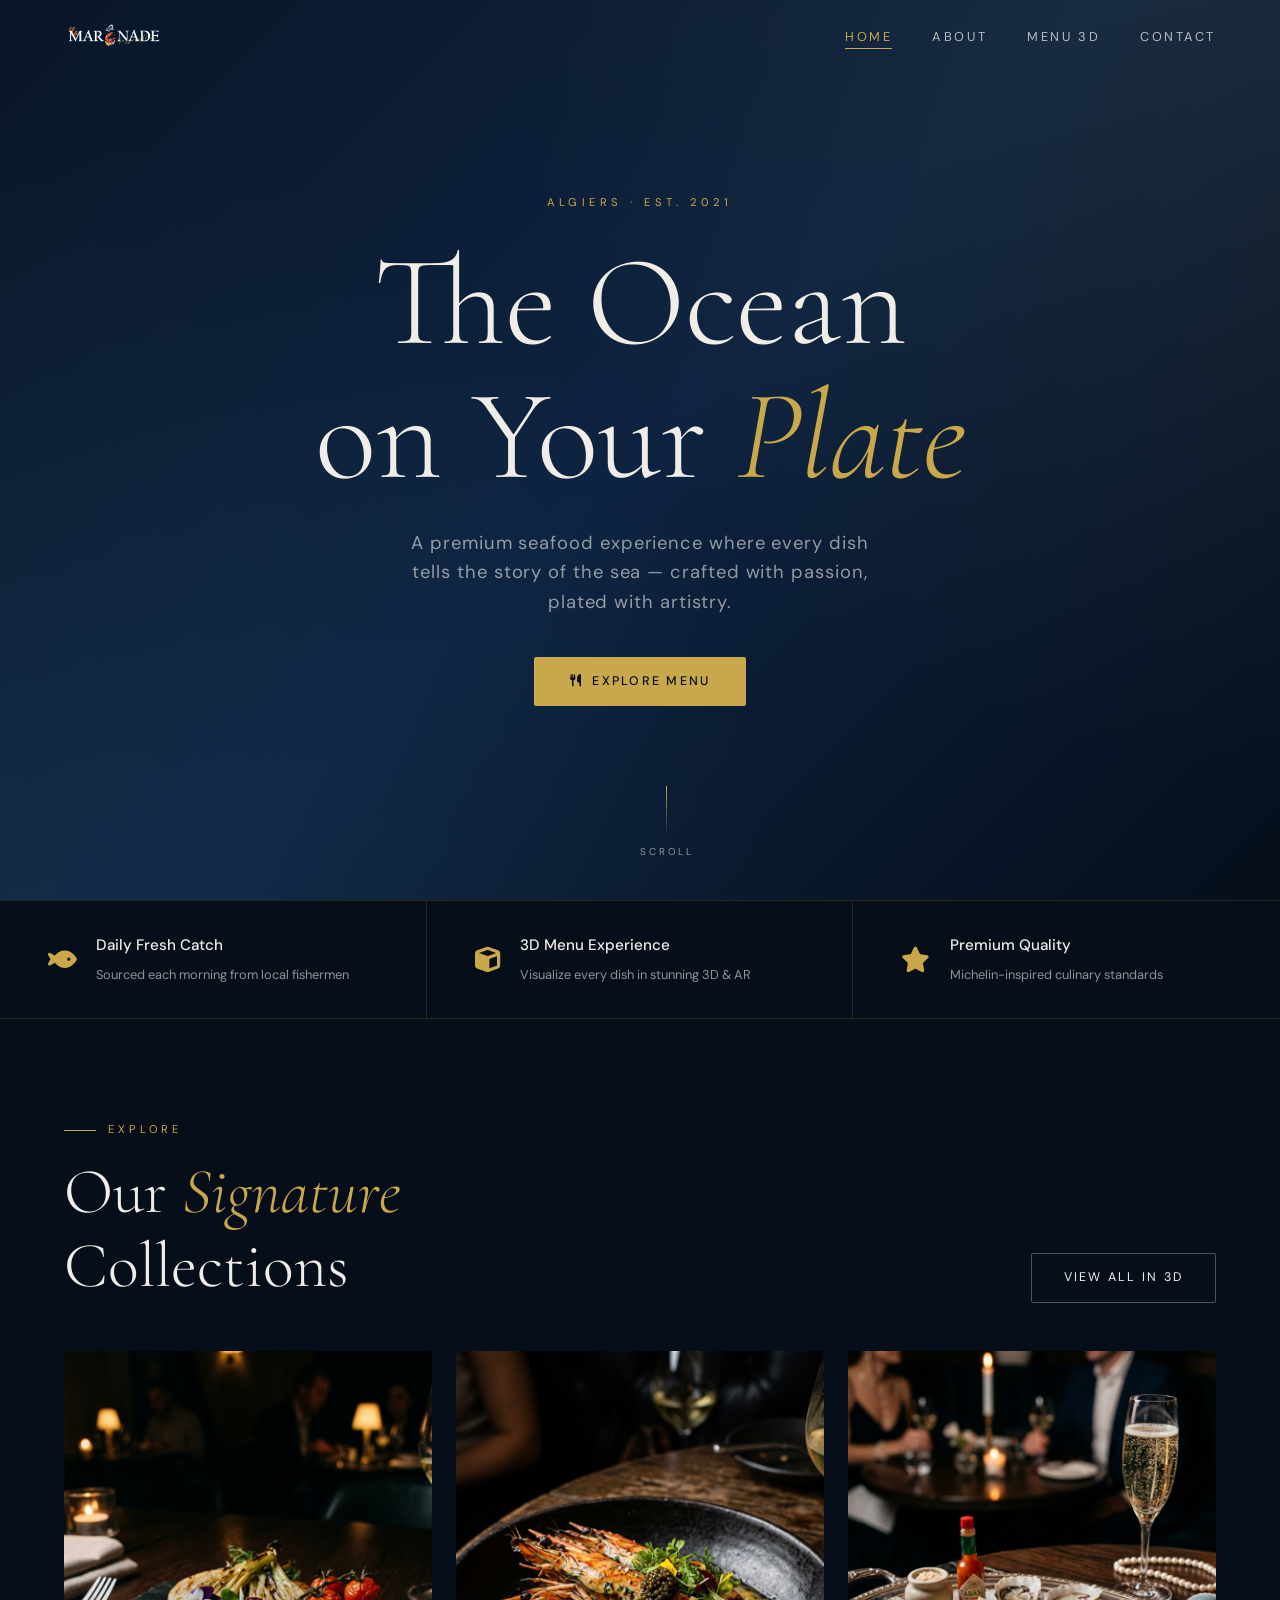
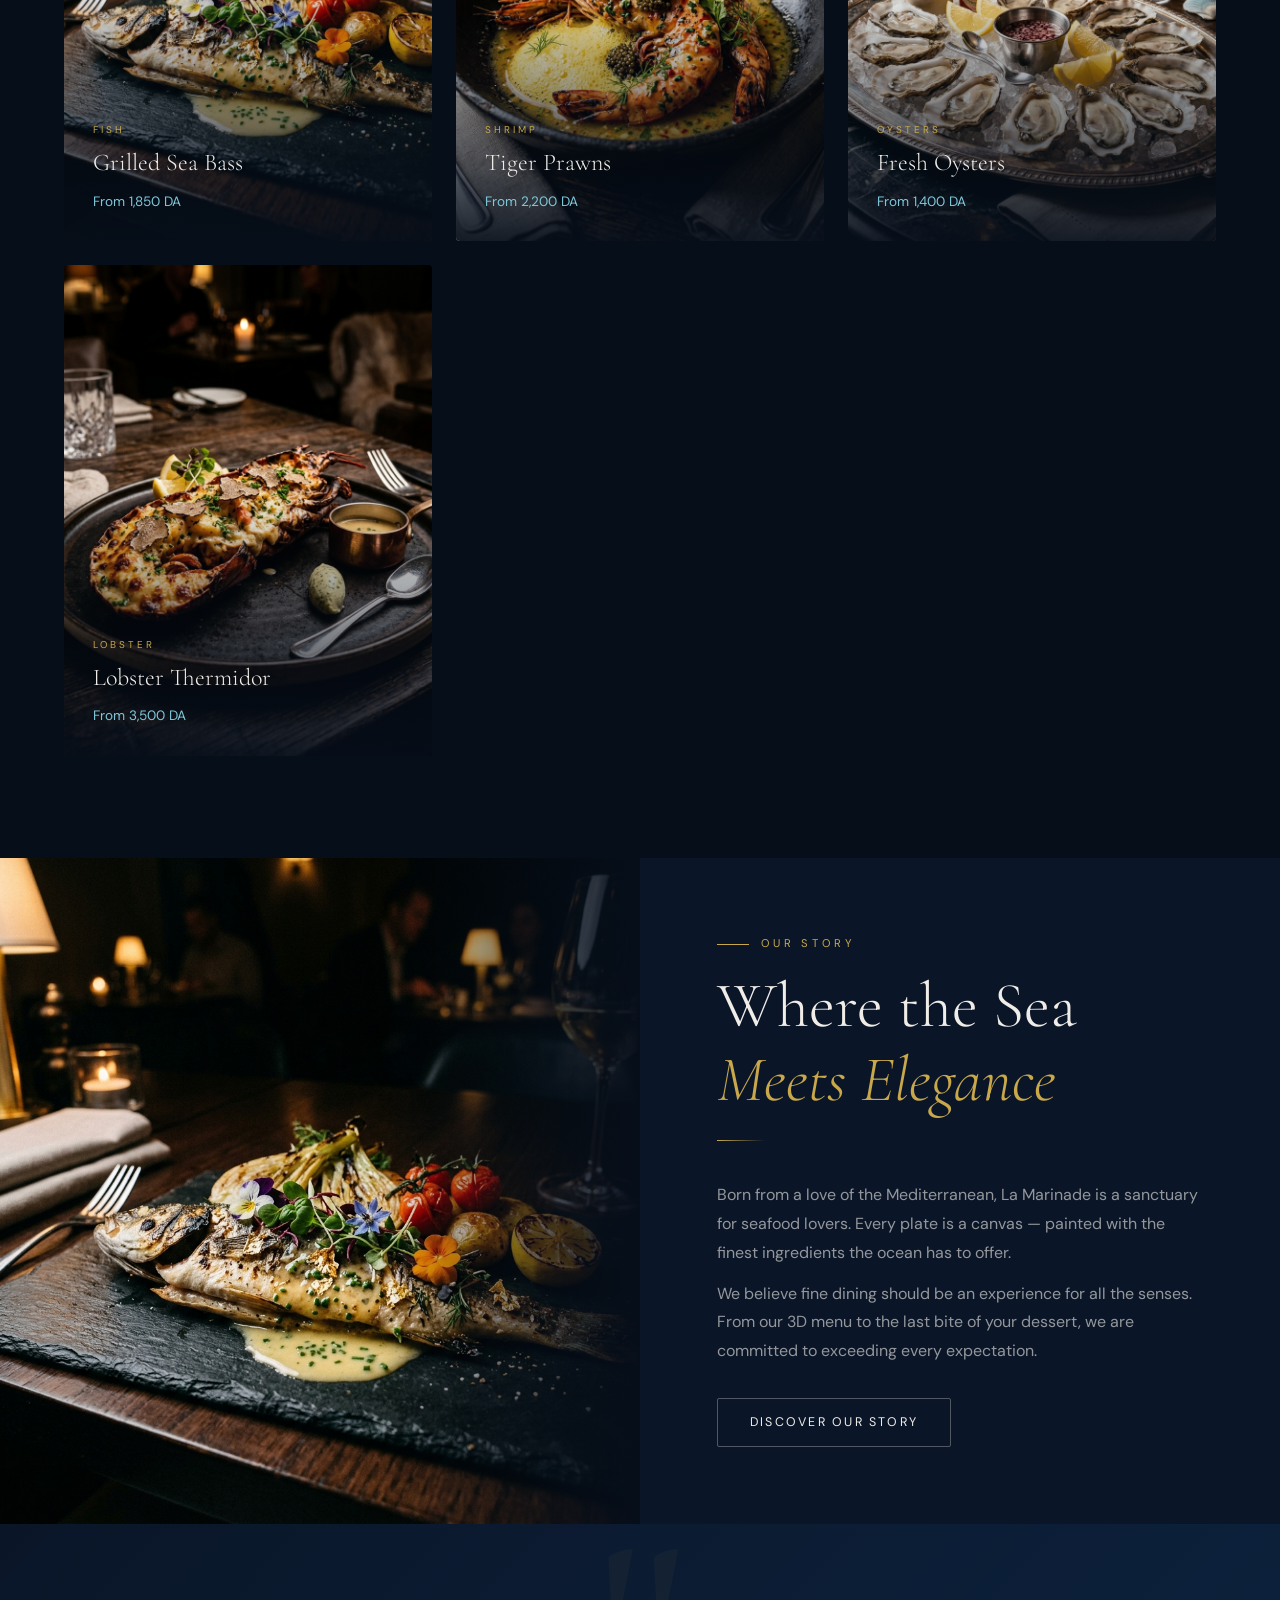
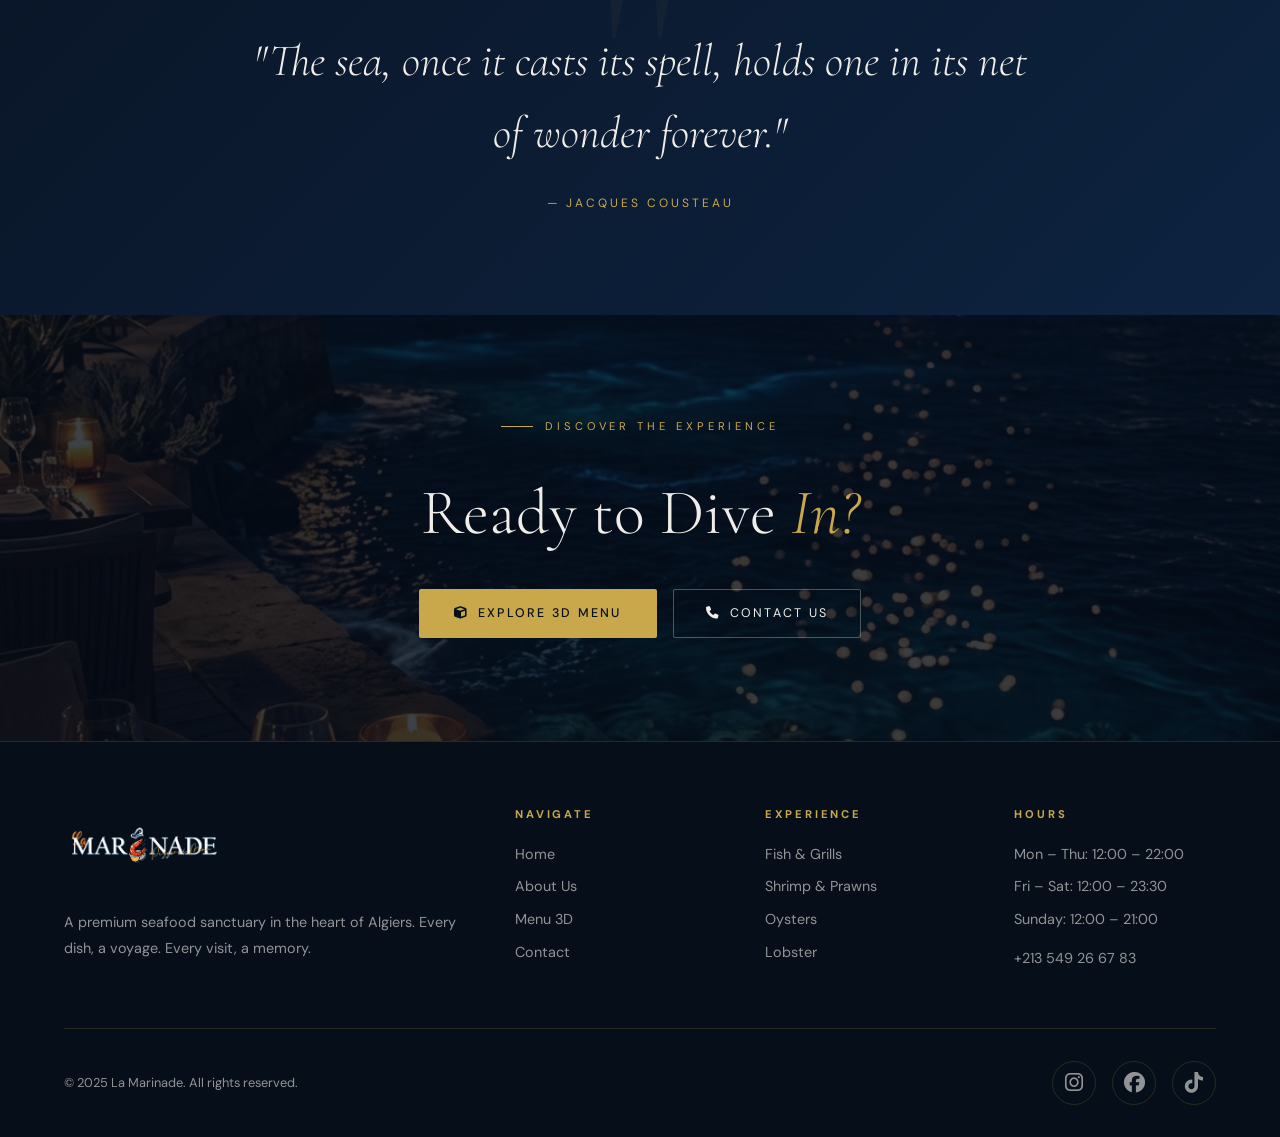
==== index.html @ 8887e617 "dd" ====
<!doctype html>
<html lang="en">
<head>
  <meta charset="UTF-8"/>
  <meta name="viewport" content="width=device-width, initial-scale=1.0"/>
  <title>La Marinade — Luxury Seafood Restaurant</title>
  <meta name="description" content="La Marinade is a premium seafood restaurant offering an immersive fine dining experience inspired by the depths of the ocean."/>
  <link rel="preconnect" href="https://fonts.googleapis.com"/>
  <link rel="preconnect" href="https://fonts.gstatic.com" crossorigin/>
  <link href="https://fonts.googleapis.com/css2?family=Cormorant+Garamond:ital,wght@0,300;0,400;0,600;1,300;1,400&family=DM+Sans:wght@300;400;500&display=swap" rel="stylesheet"/>
  <link rel="stylesheet" href="https://cdnjs.cloudflare.com/ajax/libs/font-awesome/6.4.0/css/all.min.css"/>
  <link rel="stylesheet" href="assets/css/marinade.css"/>
  <style>
    /* ===== HERO ===== */
    .hero {
      position: relative;
      height: 100vh;
      min-height: 600px;
      display: flex;
      align-items: center;
      justify-content: center;
      overflow: hidden;
    }
    .hero-bg {
      position: absolute;
      inset: 0;
      background: linear-gradient(135deg, var(--ocean-dark) 0%, var(--ocean-mid) 50%, var(--ocean-deep) 100%);
    }
    .hero-bg::after {
      content: '';
      position: absolute;
      inset: 0;
      background: radial-gradient(circle at top right, rgba(201, 168, 76, 0.08) 0%, transparent 50%),
                  radial-gradient(circle at bottom left, rgba(74, 144, 165, 0.1) 0%, transparent 50%);
    }
    .hero-content {
      position: relative;
      z-index: 2;
      text-align: center;
      padding: 0 1.5rem;
      max-width: 900px;
    }
    .hero-eyebrow {
      font-size: 0.7rem;
      letter-spacing: 0.4em;
      text-transform: uppercase;
      color: var(--gold);
      margin-bottom: 1.5rem;
      opacity: 0;
      transform: translateY(20px);
      animation: heroIn 0.9s 0.3s var(--ease) forwards;
    }
    .hero-title {
      font-family: var(--font-serif);
      font-size: clamp(3.5rem, 10vw, 8rem);
      font-weight: 300;
      line-height: 1.05;
      color: var(--off-white);
      opacity: 0;
      transform: translateY(30px);
      animation: heroIn 1s 0.5s var(--ease) forwards;
    }
    .hero-title em {
      font-style: italic;
      color: var(--gold);
    }
    .hero-sub {
      font-size: clamp(0.95rem, 2vw, 1.15rem);
      color: var(--text-muted);
      letter-spacing: 0.05em;
      margin: 1.5rem auto 2.5rem;
      max-width: 480px;
      opacity: 0;
      transform: translateY(20px);
      animation: heroIn 0.9s 0.8s var(--ease) forwards;
    }
    .hero-actions {
      display: flex;
      gap: 1rem;
      justify-content: center;
      flex-wrap: wrap;
      opacity: 0;
      transform: translateY(20px);
      animation: heroIn 0.9s 1.1s var(--ease) forwards;
    }
    @keyframes heroIn {
      to { opacity: 1; transform: translateY(0); }
    }
    .hero-scroll {
      position: absolute;
      bottom: 2.5rem;
      left: 50%;
      transform: translateX(-50%);
      display: flex;
      flex-direction: column;
      align-items: center;
      gap: 0.5rem;
      z-index: 2;
      opacity: 0;
      animation: heroIn 0.9s 1.5s var(--ease) forwards;
    }
    .hero-scroll span {
      font-size: 0.62rem;
      letter-spacing: 0.3em;
      text-transform: uppercase;
      color: var(--text-muted);
    }
    .scroll-line {
      width: 1px;
      height: 50px;
      background: linear-gradient(to bottom, var(--gold), transparent);
      animation: scrollPulse 2s ease-in-out infinite;
    }
    @keyframes scrollPulse {
      0%,100% { transform: scaleY(1); opacity:1; }
      50% { transform: scaleY(0.6); opacity:0.4; }
    }

    /* ===== FEATURES BAR ===== */
    .features-bar {
      display: grid;
      grid-template-columns: repeat(3, 1fr);
      border-top: 1px solid var(--glass-border);
      border-bottom: 1px solid var(--glass-border);
    }
    .feature-item {
      display: flex;
      align-items: center;
      gap: 1.2rem;
      padding: 2rem clamp(1.5rem, 4vw, 3rem);
      border-right: 1px solid var(--glass-border);
      transition: background var(--dur);
    }
    .feature-item:last-child { border-right: none; }
    .feature-item:hover { background: rgba(255,255,255,0.03); }
    .feature-icon {
      font-size: 1.6rem;
      color: var(--gold);
      flex-shrink: 0;
    }
    .feature-text strong {
      display: block;
      font-size: 0.95rem;
      font-weight: 500;
      color: var(--off-white);
      margin-bottom: 0.2rem;
    }
    .feature-text span {
      font-size: 0.8rem;
      color: var(--text-muted);
    }

    /* ===== ABOUT STRIP ===== */
    .about-strip {
      display: grid;
      grid-template-columns: 1fr 1fr;
      gap: 0;
      min-height: 600px;
    }
    .about-strip-img {
      position: relative;
      overflow: hidden;
    }
    .about-strip-img img {
      width: 100%;
      height: 100%;
      object-fit: cover;
      transition: transform 0.8s var(--ease);
    }
    .about-strip-img:hover img { transform: scale(1.04); }
    .about-strip-img::after {
      content: '';
      position: absolute;
      inset: 0;
      background: linear-gradient(to right, transparent 60%, var(--ocean-deep));
    }
    .about-strip-text {
      display: flex;
      flex-direction: column;
      justify-content: center;
      padding: clamp(3rem, 6vw, 6rem);
      background: var(--ocean-dark);
    }

    /* ===== MENU GRID (home cards) ===== */
    .home-menu {
      padding: var(--section-pad) clamp(1.5rem, 5vw, 4rem);
    }
    .home-menu-header {
      display: flex;
      justify-content: space-between;
      align-items: flex-end;
      margin-bottom: 3rem;
    }
    .menu-cards {
      display: grid;
      grid-template-columns: repeat(auto-fill, minmax(280px, 1fr));
      gap: 1.5rem;
    }
    .menu-card {
      position: relative;
      border-radius: 4px;
      overflow: hidden;
      aspect-ratio: 3/4;
      cursor: pointer;
    }
    .menu-card img {
      width: 100%;
      height: 100%;
      object-fit: cover;
      transition: transform 0.6s var(--ease);
    }
    .menu-card:hover img { transform: scale(1.07); }
    .menu-card-overlay {
      position: absolute;
      inset: 0;
      background: linear-gradient(to top, rgba(6,14,26,0.92) 0%, transparent 55%);
      display: flex;
      flex-direction: column;
      justify-content: flex-end;
      padding: 1.8rem;
    }
    .menu-card-tag {
      font-size: 0.62rem;
      letter-spacing: 0.3em;
      text-transform: uppercase;
      color: var(--gold);
      margin-bottom: 0.4rem;
    }
    .menu-card-name {
      font-family: var(--font-serif);
      font-size: 1.5rem;
      font-weight: 300;
      color: var(--off-white);
      margin-bottom: 0.5rem;
    }
    .menu-card-price {
      font-size: 0.85rem;
      color: var(--aqua-light);
    }
    .menu-card-btn {
      position: absolute;
      top: 1.2rem;
      right: 1.2rem;
      width: 40px;
      height: 40px;
      border-radius: 50%;
      background: var(--glass-bg);
      border: 1px solid var(--glass-border);
      backdrop-filter: blur(10px);
      display: flex;
      align-items: center;
      justify-content: center;
      color: var(--gold);
      font-size: 0.85rem;
      transform: scale(0);
      transition: transform 0.3s var(--ease), background var(--dur);
    }
    .menu-card:hover .menu-card-btn { transform: scale(1); }
    .menu-card-btn:hover { background: var(--gold); color: var(--ocean-deep); }

    /* ===== GALLERY STRIP ===== */
    .gallery-strip {
      display: grid;
      grid-template-columns: 2fr 1fr 1fr;
      grid-template-rows: 300px 300px;
      gap: 4px;
    }
    .gallery-strip-item {
      overflow: hidden;
      position: relative;
    }
    .gallery-strip-item:first-child { grid-row: span 2; }
    .gallery-strip-item img {
      width: 100%;
      height: 100%;
      object-fit: cover;
      transition: transform 0.6s var(--ease);
    }
    .gallery-strip-item:hover img { transform: scale(1.06); }
    .gallery-strip-item::after {
      content: '';
      position: absolute;
      inset: 0;
      background: rgba(6,14,26,0.2);
      transition: background var(--dur);
    }
    .gallery-strip-item:hover::after { background: rgba(6,14,26,0.0); }

    /* ===== QUOTE ===== */
    .quote-section {
      padding: var(--section-pad) clamp(1.5rem, 5vw, 4rem);
      text-align: center;
      background: linear-gradient(135deg, var(--ocean-dark) 0%, var(--ocean-mid) 100%);
      position: relative;
      overflow: hidden;
    }
    .quote-section::before {
      content: '"';
      position: absolute;
      top: -2rem;
      left: 50%;
      transform: translateX(-50%);
      font-family: var(--font-serif);
      font-size: 20rem;
      color: rgba(201,168,76,0.04);
      line-height: 1;
      pointer-events: none;
    }
    .quote-text {
      font-family: var(--font-serif);
      font-size: clamp(1.6rem, 3.5vw, 2.8rem);
      font-weight: 300;
      font-style: italic;
      color: var(--off-white);
      max-width: 800px;
      margin: 0 auto 1.5rem;
      position: relative;
      z-index: 1;
    }
    .quote-author {
      font-size: 0.75rem;
      letter-spacing: 0.25em;
      text-transform: uppercase;
      color: var(--gold);
    }

    /* ===== CTA SECTION ===== */
    .cta-section {
      padding: var(--section-pad) clamp(1.5rem, 5vw, 4rem);
      display: flex;
      flex-direction: column;
      align-items: center;
      text-align: center;
      gap: 1.5rem;
      background: url('assets/img/hero_ocean_bg.png') center/cover no-repeat;
      position: relative;
    }
    .cta-section::before {
      content: '';
      position: absolute;
      inset: 0;
      background: rgba(6,14,26,0.78);
    }
    .cta-section > * { position: relative; z-index: 1; }

    /* ===== RESPONSIVE ===== */
    @media (max-width: 900px) {
      .features-bar { grid-template-columns: 1fr; }
      .feature-item { border-right: none; border-bottom: 1px solid var(--glass-border); }
      .about-strip { grid-template-columns: 1fr; }
      .about-strip-img { height: 320px; }
      .gallery-strip { grid-template-columns: 1fr 1fr; grid-template-rows: 200px 200px 200px; }
      .gallery-strip-item:first-child { grid-row: span 1; grid-column: span 2; }
      .home-menu-header { flex-direction: column; align-items: flex-start; gap: 1rem; }
    }
    @media (max-width: 560px) {
      .gallery-strip { grid-template-columns: 1fr; grid-template-rows: repeat(4, 220px); }
      .gallery-strip-item:first-child { grid-column: span 1; }
    }
  </style>
</head>
<body>

<!-- Scroll Progress -->
<div id="scroll-progress"></div>

<!-- Preloader -->
<div class="lm-preloader" id="preloader">
  <img src="assets/img/x1.png" alt="La Marinade Logo" class="brand-logo">
  <div class="preloader-wave">
    <span></span><span></span><span></span><span></span><span></span>
  </div>
</div>

<!-- Navbar -->
<nav class="lm-nav" id="navbar">
  <a href="index.html" class="nav-logo">
    <img src="assets/img/x1.png" alt="La Marinade">
  </a>
  <ul class="nav-links">
    <li><a href="index.html" class="active">Home</a></li>
    <li><a href="about.html">About</a></li>
    <li><a href="index.html#menu">Menu 3D</a></li>

    <li><a href="contact.html">Contact</a></li>
  </ul>
  <button class="nav-hamburger" id="hamburger" aria-label="Menu">
    <span></span><span></span><span></span>
  </button>
</nav>

<!-- Mobile Menu -->
<div class="mobile-menu" id="mobile-menu">
  <a href="index.html">Home</a>
  <a href="about.html">About</a>
  <a href="index.html#menu">Menu 3D</a>

  <a href="contact.html">Contact</a>
  <div class="mobile-social">
    <a href="https://www.instagram.com/la_marinade.seafood" target="_blank"><i class="fab fa-instagram"></i></a>
    <a href="https://www.facebook.com/people/La-Marinade-Seafood/61570489477941/?ref=PROFILE_EDIT_xav_ig_profile_page_web#" target="_blank"><i class="fab fa-facebook"></i></a>
    <a href="https://www.tiktok.com/@la.marinade_seafood?_r=1&_t=ZN-925AebrUnAc&fbclid=PAZXh0bgNhZW0CMTEAc3J0YwZhcHBfaWQMMjU2MjgxMDQwNTU4AAGnPhN3oi7mdw5uiHWwXKiXOqUtA5Ww52c9yeDWvqcUKmCRTcEwTh-P9Fe3E1E_aem_6cMM0jhsqXGjW3ArKEsfXA" target="_blank"><i class="fab fa-tiktok"></i></a>
  </div>
</div>

<!-- Hero -->
<section class="hero">
  <div class="hero-bg"></div>
  <div class="hero-content">
    <p class="hero-eyebrow">Algiers · Est. 2021</p>
    <h1 class="hero-title">The Ocean<br/>on Your <em>Plate</em></h1>
    <p class="hero-sub">A premium seafood experience where every dish tells the story of the sea — crafted with passion, plated with artistry.</p>
    <div class="hero-actions">
      <a href="index.html#menu" class="btn-primary"><i class="fas fa-utensils"></i> Explore Menu</a>
    </div>
  </div>
  <div class="hero-scroll">
    <div class="scroll-line"></div>
    <span>Scroll</span>
  </div>
</section>

<!-- Features Bar -->
<div class="features-bar">
  <div class="feature-item reveal">
    <i class="fas fa-fish feature-icon"></i>
    <div class="feature-text">
      <strong>Daily Fresh Catch</strong>
      <span>Sourced each morning from local fishermen</span>
    </div>
  </div>
  <div class="feature-item reveal reveal-delay-1">
    <i class="fas fa-cube feature-icon"></i>
    <div class="feature-text">
      <strong>3D Menu Experience</strong>
      <span>Visualize every dish in stunning 3D &amp; AR</span>
    </div>
  </div>
  <div class="feature-item reveal reveal-delay-2">
    <i class="fas fa-star feature-icon"></i>
    <div class="feature-text">
      <strong>Premium Quality</strong>
      <span>Michelin-inspired culinary standards</span>
    </div>
  </div>
</div>


<!-- Menu Cards -->
<section class="home-menu" id="menu">
  <div class="home-menu-header">
    <div>
      <p class="section-label">Explore</p>
      <h2 class="section-title reveal">Our <em>Signature</em><br/>Collections</h2>
    </div>
    <a href="assets/3DHTML/type1.html" class="btn-outline reveal">View All in 3D</a>
  </div>
  <div class="menu-cards">
    <div class="menu-card reveal">
      <img src="assets/img/seafood_bass.png" alt="Grilled Sea Bass"/>
      <div class="menu-card-overlay">
        <span class="menu-card-tag">Fish</span>
        <p class="menu-card-name">Grilled Sea Bass</p>
        <p class="menu-card-price">From 1,850 DA</p>
      </div>
      <a href="assets/3DHTML/type1.html" class="menu-card-btn"><i class="fas fa-cube"></i></a>
    </div>
    <div class="menu-card reveal reveal-delay-1">
      <img src="assets/img/seafood_shrimp.png" alt="Tiger Prawns"/>
      <div class="menu-card-overlay">
        <span class="menu-card-tag">Shrimp</span>
        <p class="menu-card-name">Tiger Prawns</p>
        <p class="menu-card-price">From 2,200 DA</p>
      </div>
      <a href="assets/3DHTML/type2.html" class="menu-card-btn"><i class="fas fa-cube"></i></a>
    </div>
    <div class="menu-card reveal reveal-delay-2">
      <img src="assets/img/seafood_oysters.png" alt="Fresh Oysters"/>
      <div class="menu-card-overlay">
        <span class="menu-card-tag">Oysters</span>
        <p class="menu-card-name">Fresh Oysters</p>
        <p class="menu-card-price">From 1,400 DA</p>
      </div>
      <a href="assets/3DHTML/type3.html" class="menu-card-btn"><i class="fas fa-cube"></i></a>
    </div>
    <div class="menu-card reveal reveal-delay-3">
      <img src="assets/img/seafood_lobster.png" alt="Lobster Thermidor"/>
      <div class="menu-card-overlay">
        <span class="menu-card-tag">Lobster</span>
        <p class="menu-card-name">Lobster Thermidor</p>
        <p class="menu-card-price">From 3,500 DA</p>
      </div>
      <a href="assets/3DHTML/type4.html" class="menu-card-btn"><i class="fas fa-cube"></i></a>
    </div>
  </div>
</section>
<!-- About Strip -->
<section class="about-strip">
  <div class="about-strip-img">
    <img src="assets/img/seafood_bass.png" alt="Grilled sea bass fine dining"/>
  </div>
  <div class="about-strip-text">
    <p class="section-label">Our Story</p>
    <h2 class="section-title reveal">Where the Sea<br/><em>Meets Elegance</em></h2>
    <div class="gold-divider"></div>
    <p class="section-desc reveal reveal-delay-1">Born from a love of the Mediterranean, La Marinade is a sanctuary for seafood lovers. Every plate is a canvas — painted with the finest ingredients the ocean has to offer.</p>
    <p class="section-desc reveal reveal-delay-2" style="margin-top:0.75rem;">We believe fine dining should be an experience for all the senses. From our 3D menu to the last bite of your dessert, we are committed to exceeding every expectation.</p>
    <div style="margin-top:2rem;" class="reveal reveal-delay-3">
      <a href="about.html" class="btn-outline">Discover Our Story</a>
    </div>
  </div>
</section>



<!-- Quote -->
<section class="quote-section">
  <p class="quote-text reveal">"The sea, once it casts its spell, holds one in its net of wonder forever."</p>
  <p class="quote-author reveal reveal-delay-1">— Jacques Cousteau</p>
</section>

<!-- CTA -->
<section class="cta-section">
  <p class="section-label" style="justify-content:center;">Discover the Experience</p>
  <h2 class="section-title reveal" style="color:var(--off-white);">Ready to Dive <em>In?</em></h2>
  <div class="reveal reveal-delay-1" style="display:flex;gap:1rem;flex-wrap:wrap;justify-content:center;margin-top:1rem;">
    <a href="assets/3DHTML/type1.html" class="btn-primary"><i class="fas fa-cube"></i> Explore 3D Menu</a>
    <a href="contact.html" class="btn-outline"><i class="fas fa-phone"></i> Contact Us</a>
  </div>
</section>

<!-- Footer -->
<footer>
  <div class="footer-grid">
    <div class="footer-brand">
      <img src="assets/img/x1.png" alt="La Marinade Logo" class="brand-logo">
      <p>A premium seafood sanctuary in the heart of Algiers. Every dish, a voyage. Every visit, a memory.</p>
    </div>
    <div class="footer-col">
      <h4>Navigate</h4>
      <a href="index.html">Home</a>
      <a href="about.html">About Us</a>
      <a href="index.html#menu">Menu 3D</a>

      <a href="contact.html">Contact</a>
    </div>
    <div class="footer-col">
      <h4>Experience</h4>
      <a href="assets/3DHTML/type1.html">Fish &amp; Grills</a>
      <a href="assets/3DHTML/type2.html">Shrimp &amp; Prawns</a>
      <a href="assets/3DHTML/type3.html">Oysters</a>
      <a href="assets/3DHTML/type4.html">Lobster</a>
    </div>
    <div class="footer-col">
      <h4>Hours</h4>
      <a>Mon – Thu: 12:00 – 22:00</a>
      <a>Fri – Sat: 12:00 – 23:30</a>
      <a>Sunday: 12:00 – 21:00</a>
      <a style="margin-top:1rem;" href="tel:+213549266783">+213 549 26 67 83</a>
    </div>
  </div>
  <div class="footer-bottom">
    <span>© 2025 La Marinade. All rights reserved.</span>
    <div class="footer-social">
      <a href="https://www.instagram.com/la_marinade.seafood" target="_blank"><i class="fab fa-instagram"></i></a>
      <a href="https://www.facebook.com/people/La-Marinade-Seafood/61570489477941/?ref=PROFILE_EDIT_xav_ig_profile_page_web#" target="_blank"><i class="fab fa-facebook"></i></a>
      <a href="https://www.tiktok.com/@la.marinade_seafood?_r=1&_t=ZN-925AebrUnAc&fbclid=PAZXh0bgNhZW0CMTEAc3J0YwZhcHBfaWQMMjU2MjgxMDQwNTU4AAGnPhN3oi7mdw5uiHWwXKiXOqUtA5Ww52c9yeDWvqcUKmCRTcEwTh-P9Fe3E1E_aem_6cMM0jhsqXGjW3ArKEsfXA" target="_blank"><i class="fab fa-tiktok"></i></a>
    </div>
  </div>
</footer>

<script>
  // Scroll progress
  const bar = document.getElementById('scroll-progress');
  window.addEventListener('scroll', () => {
    const p = window.scrollY / (document.body.scrollHeight - window.innerHeight);
    bar.style.width = (p * 100) + '%';
  });

  // Navbar scroll
  const nav = document.getElementById('navbar');
  window.addEventListener('scroll', () => {
    nav.classList.toggle('scrolled', window.scrollY > 60);
  });

  // Hamburger
  const hb = document.getElementById('hamburger');
  const mm = document.getElementById('mobile-menu');
  hb.addEventListener('click', () => {
    hb.classList.toggle('open');
    mm.classList.toggle('open');
    document.body.style.overflow = mm.classList.contains('open') ? 'hidden' : '';
  });
  mm.querySelectorAll('a').forEach(a => a.addEventListener('click', () => {
    hb.classList.remove('open');
    mm.classList.remove('open');
    document.body.style.overflow = '';
  }));

  // Reveal on scroll
  const revealEls = document.querySelectorAll('.reveal');
  const observer = new IntersectionObserver((entries) => {
    entries.forEach(e => { if (e.isIntersecting) { e.target.classList.add('visible'); } });
  }, { threshold: 0.12 });
  revealEls.forEach(el => observer.observe(el));

  // Preloader
  window.addEventListener('load', () => {
    setTimeout(() => {
      document.getElementById('preloader').classList.add('hidden');
    }, 1800);
  });
</script>
</body>
</html>
---- assets/css/marinade.css ----
/* ============================================
   LA MARINADE — Luxury Seafood Design System
   ============================================ */

/* === GOOGLE FONTS === */
@import url('https://fonts.googleapis.com/css2?family=Cormorant+Garamond:ital,wght@0,300;0,400;0,600;1,300;1,400&family=DM+Sans:wght@300;400;500&display=swap');

/* === CSS VARIABLES === */
:root {
  /* Colors */
  --ocean-deep:   #060e1a;
  --ocean-dark:   #0a1628;
  --ocean-mid:    #0d2340;
  --ocean-teal:   #0d3b5e;
  --ocean-blue:   #1a5276;
  --aqua:         #48a9c5;
  --aqua-light:   #7ec8da;
  --gold:         #c9a84c;
  --gold-light:   #e2c97e;
  --gold-glow:    rgba(201,168,76,0.25);
  --white:        #ffffff;
  --off-white:    #f0ede8;
  --text-muted:   rgba(240,237,232,0.6);

  /* Glass */
  --glass-bg:     rgba(13,35,64,0.55);
  --glass-border: rgba(201,168,76,0.18);
  --glass-blur:   blur(18px);

  /* Typography */
  --font-serif:  'Cormorant Garamond', Georgia, serif;
  --font-sans:   'DM Sans', system-ui, sans-serif;

  /* Spacing */
  --nav-h: 72px;
  --section-pad: clamp(4rem, 8vw, 8rem);

  /* Transitions */
  --ease: cubic-bezier(0.4, 0, 0.2, 1);
  --dur:  0.35s;
}

/* === RESET === */
*, *::before, *::after {
  margin: 0;
  padding: 0;
  box-sizing: border-box;
}
html { scroll-behavior: smooth; font-size: 16px; }
body {
  font-family: var(--font-sans);
  background: var(--ocean-deep);
  color: var(--off-white);
  overflow-x: hidden;
  line-height: 1.6;
}
img { display: block; max-width: 100%; }
a { color: inherit; text-decoration: none; }
ul { list-style: none; }
button { cursor: pointer; border: none; background: none; font-family: inherit; }

/* === SCROLL PROGRESS BAR === */
#scroll-progress {
  position: fixed;
  top: 0; left: 0;
  width: 0%;
  height: 3px;
  background: linear-gradient(90deg, var(--gold), var(--aqua));
  z-index: 9999;
  transition: width 0.1s;
}

/* === PRELOADER === */
.lm-preloader {
  position: fixed;
  inset: 0;
  background: var(--ocean-deep);
  display: flex;
  flex-direction: column;
  align-items: center;
  justify-content: center;
  z-index: 10000;
  transition: opacity 0.8s var(--ease), visibility 0.8s;
}
.lm-preloader.hidden { opacity: 0; visibility: hidden; pointer-events: none; }
.lm-preloader .brand-logo {
  height: 120px;
  width: auto;
  margin-bottom: 2.5rem;
  animation: preloaderPulse 2s ease-in-out infinite;
}
.preloader-wave {
  display: flex; gap: 6px;
}
.preloader-wave span {
  width: 6px; height: 6px;
  border-radius: 50%;
  background: var(--gold);
  animation: wave 1.2s ease-in-out infinite;
}
.preloader-wave span:nth-child(2) { animation-delay: 0.2s; }
.preloader-wave span:nth-child(3) { animation-delay: 0.4s; }
.preloader-wave span:nth-child(4) { animation-delay: 0.6s; }
.preloader-wave span:nth-child(5) { animation-delay: 0.8s; }
@keyframes wave {
  0%, 100% { transform: translateY(0); opacity: 0.4; }
  50%       { transform: translateY(-10px); opacity: 1; }
}
@keyframes preloaderPulse {
  0%, 100% { opacity: 0.6; }
  50%       { opacity: 1; }
}

/* === NAVBAR === */
.lm-nav {
  position: fixed;
  top: 0; left: 0; right: 0;
  height: var(--nav-h);
  display: flex;
  align-items: center;
  justify-content: space-between;
  padding: 0 clamp(1.5rem, 5vw, 4rem);
  z-index: 1000;
  transition: background var(--dur) var(--ease), box-shadow var(--dur) var(--ease);
}
.lm-nav.scrolled {
  background: rgba(6,14,26,0.92);
  backdrop-filter: blur(20px);
  box-shadow: 0 1px 0 var(--glass-border);
}
.lm-nav .nav-logo {
  display: flex;
  align-items: center;
}
.lm-nav .nav-logo img {
  height: 50px;
  width: auto;
  display: block;
}
.nav-links {
  display: flex;
  align-items: center;
  gap: 2.5rem;
}
.nav-links a {
  font-size: 0.8rem;
  letter-spacing: 0.2em;
  text-transform: uppercase;
  color: var(--off-white);
  opacity: 0.75;
  transition: opacity var(--dur), color var(--dur);
  position: relative;
}
.nav-links a::after {
  content: '';
  position: absolute;
  bottom: -4px; left: 0;
  width: 0; height: 1px;
  background: var(--gold);
  transition: width var(--dur) var(--ease);
}
.nav-links a:hover, .nav-links a.active { opacity: 1; color: var(--gold); }
.nav-links a:hover::after, .nav-links a.active::after { width: 100%; }
.nav-cta {
  padding: 0.55rem 1.4rem;
  border: 1px solid var(--gold);
  border-radius: 2px;
  font-size: 0.75rem;
  letter-spacing: 0.2em;
  text-transform: uppercase;
  color: var(--gold) !important;
  opacity: 1 !important;
  transition: background var(--dur), color var(--dur) !important;
}
.nav-cta:hover { background: var(--gold); color: var(--ocean-deep) !important; }
.nav-cta::after { display: none !important; }

/* Hamburger */
.nav-hamburger {
  display: none;
  flex-direction: column;
  gap: 5px;
  cursor: pointer;
  padding: 4px;
}
.nav-hamburger span {
  display: block;
  width: 24px; height: 1.5px;
  background: var(--off-white);
  transition: transform var(--dur), opacity var(--dur);
}
.nav-hamburger.open span:nth-child(1) { transform: translateY(6.5px) rotate(45deg); }
.nav-hamburger.open span:nth-child(2) { opacity: 0; }
.nav-hamburger.open span:nth-child(3) { transform: translateY(-6.5px) rotate(-45deg); }

/* Mobile Menu */
.mobile-menu {
  position: fixed;
  inset: 0;
  background: var(--ocean-dark);
  display: flex;
  flex-direction: column;
  align-items: center;
  justify-content: center;
  gap: 2rem;
  z-index: 999;
  transform: translateX(100%);
  transition: transform 0.5s var(--ease);
}
.mobile-menu.open { transform: translateX(0); }
.mobile-menu a {
  font-family: var(--font-serif);
  font-size: clamp(2rem, 8vw, 3.5rem);
  font-weight: 300;
  letter-spacing: 0.06em;
  color: var(--off-white);
  transition: color var(--dur);
}
.mobile-menu a:hover { color: var(--gold); }
.mobile-menu .mobile-social {
  display: flex; gap: 1.5rem; margin-top: 2rem;
}
.mobile-menu .mobile-social a { font-size: 1.6rem; opacity: 0.8; }

/* === SECTION LABELS === */
.section-label {
  font-size: 0.7rem;
  letter-spacing: 0.35em;
  text-transform: uppercase;
  color: var(--gold);
  display: flex;
  align-items: center;
  gap: 0.75rem;
  margin-bottom: 1rem;
}
.section-label::before {
  content: '';
  width: 2rem; height: 1px;
  background: var(--gold);
}
.section-title {
  font-family: var(--font-serif);
  font-size: clamp(2.2rem, 5vw, 4rem);
  font-weight: 300;
  line-height: 1.15;
  color: var(--off-white);
}
.section-title em { font-style: italic; color: var(--gold); }
.section-desc {
  font-size: 1rem;
  line-height: 1.8;
  color: var(--text-muted);
  max-width: 540px;
  margin-top: 1rem;
}

/* === BUTTONS === */
.btn-primary {
  display: inline-flex;
  align-items: center;
  gap: 0.6rem;
  padding: 0.9rem 2.2rem;
  background: var(--gold);
  color: var(--ocean-deep);
  font-size: 0.78rem;
  font-weight: 500;
  letter-spacing: 0.18em;
  text-transform: uppercase;
  border-radius: 2px;
  transition: background var(--dur), transform var(--dur), box-shadow var(--dur);
  position: relative;
  overflow: hidden;
}
.btn-primary::after {
  content: '';
  position: absolute;
  inset: 0;
  background: rgba(255,255,255,0.12);
  transform: translateX(-100%);
  transition: transform 0.4s var(--ease);
}
.btn-primary:hover::after { transform: translateX(0); }
.btn-primary:hover { transform: translateY(-2px); box-shadow: 0 8px 24px var(--gold-glow); }

.btn-outline {
  display: inline-flex;
  align-items: center;
  gap: 0.6rem;
  padding: 0.85rem 2rem;
  border: 1px solid rgba(240,237,232,0.3);
  color: var(--off-white);
  font-size: 0.78rem;
  letter-spacing: 0.18em;
  text-transform: uppercase;
  border-radius: 2px;
  transition: border-color var(--dur), background var(--dur), transform var(--dur);
}
.btn-outline:hover {
  border-color: var(--gold);
  color: var(--gold);
  transform: translateY(-2px);
}

/* === DIVIDER === */
.gold-divider {
  width: 3rem; height: 1px;
  background: linear-gradient(90deg, var(--gold), transparent);
  margin: 1.5rem 0;
}

/* === GLASS CARD === */
.glass-card {
  background: var(--glass-bg);
  border: 1px solid var(--glass-border);
  border-radius: 4px;
  backdrop-filter: var(--glass-blur);
  -webkit-backdrop-filter: var(--glass-blur);
}

/* === FOOTER === */
footer {
  background: var(--ocean-deep);
  border-top: 1px solid var(--glass-border);
  padding: 4rem clamp(1.5rem,5vw,4rem) 2rem;
}
.footer-grid {
  display: grid;
  grid-template-columns: 2fr 1fr 1fr 1fr;
  gap: 3rem;
  margin-bottom: 3rem;
}
.footer-brand .brand-logo {
  height: 80px;
  width: auto;
  margin-bottom: 1.5rem;
}
.footer-brand p { font-size: 0.9rem; color: var(--text-muted); line-height: 1.8; }
.footer-col h4 {
  font-size: 0.7rem;
  letter-spacing: 0.25em;
  text-transform: uppercase;
  color: var(--gold);
  margin-bottom: 1.2rem;
}
.footer-col a {
  display: block;
  font-size: 0.9rem;
  color: var(--text-muted);
  margin-bottom: 0.6rem;
  transition: color var(--dur);
}
.footer-col a:hover { color: var(--off-white); }
.footer-bottom {
  padding-top: 2rem;
  border-top: 1px solid var(--glass-border);
  display: flex;
  justify-content: space-between;
  align-items: center;
  font-size: 0.8rem;
  color: var(--text-muted);
}
.footer-social { display: flex; gap: 1rem; }
.footer-social a {
  width: 44px; height: 44px;
  border: 1px solid var(--glass-border);
  border-radius: 50%;
  display: flex;
  align-items: center;
  justify-content: center;
  color: var(--text-muted);
  font-size: 1.3rem;
  transition: border-color var(--dur), color var(--dur), transform var(--dur);
}
.footer-social a:hover {
  border-color: var(--gold);
  color: var(--gold);
  transform: translateY(-3px);
}

/* === REVEAL ANIMATIONS === */
.reveal {
  opacity: 0;
  transform: translateY(28px);
  transition: opacity 0.7s var(--ease), transform 0.7s var(--ease);
}
.reveal.visible {
  opacity: 1;
  transform: translateY(0);
}
.reveal-delay-1 { transition-delay: 0.1s; }
.reveal-delay-2 { transition-delay: 0.2s; }
.reveal-delay-3 { transition-delay: 0.3s; }
.reveal-delay-4 { transition-delay: 0.4s; }

/* === RESPONSIVE === */
@media (max-width: 900px) {
  .nav-links { display: none; }
  .nav-hamburger { display: flex; }
  .footer-grid { grid-template-columns: 1fr 1fr; }
}
@media (max-width: 560px) {
  .footer-grid { grid-template-columns: 1fr; gap: 2rem; }
  .footer-bottom { flex-direction: column; gap: 1rem; text-align: center; }
}
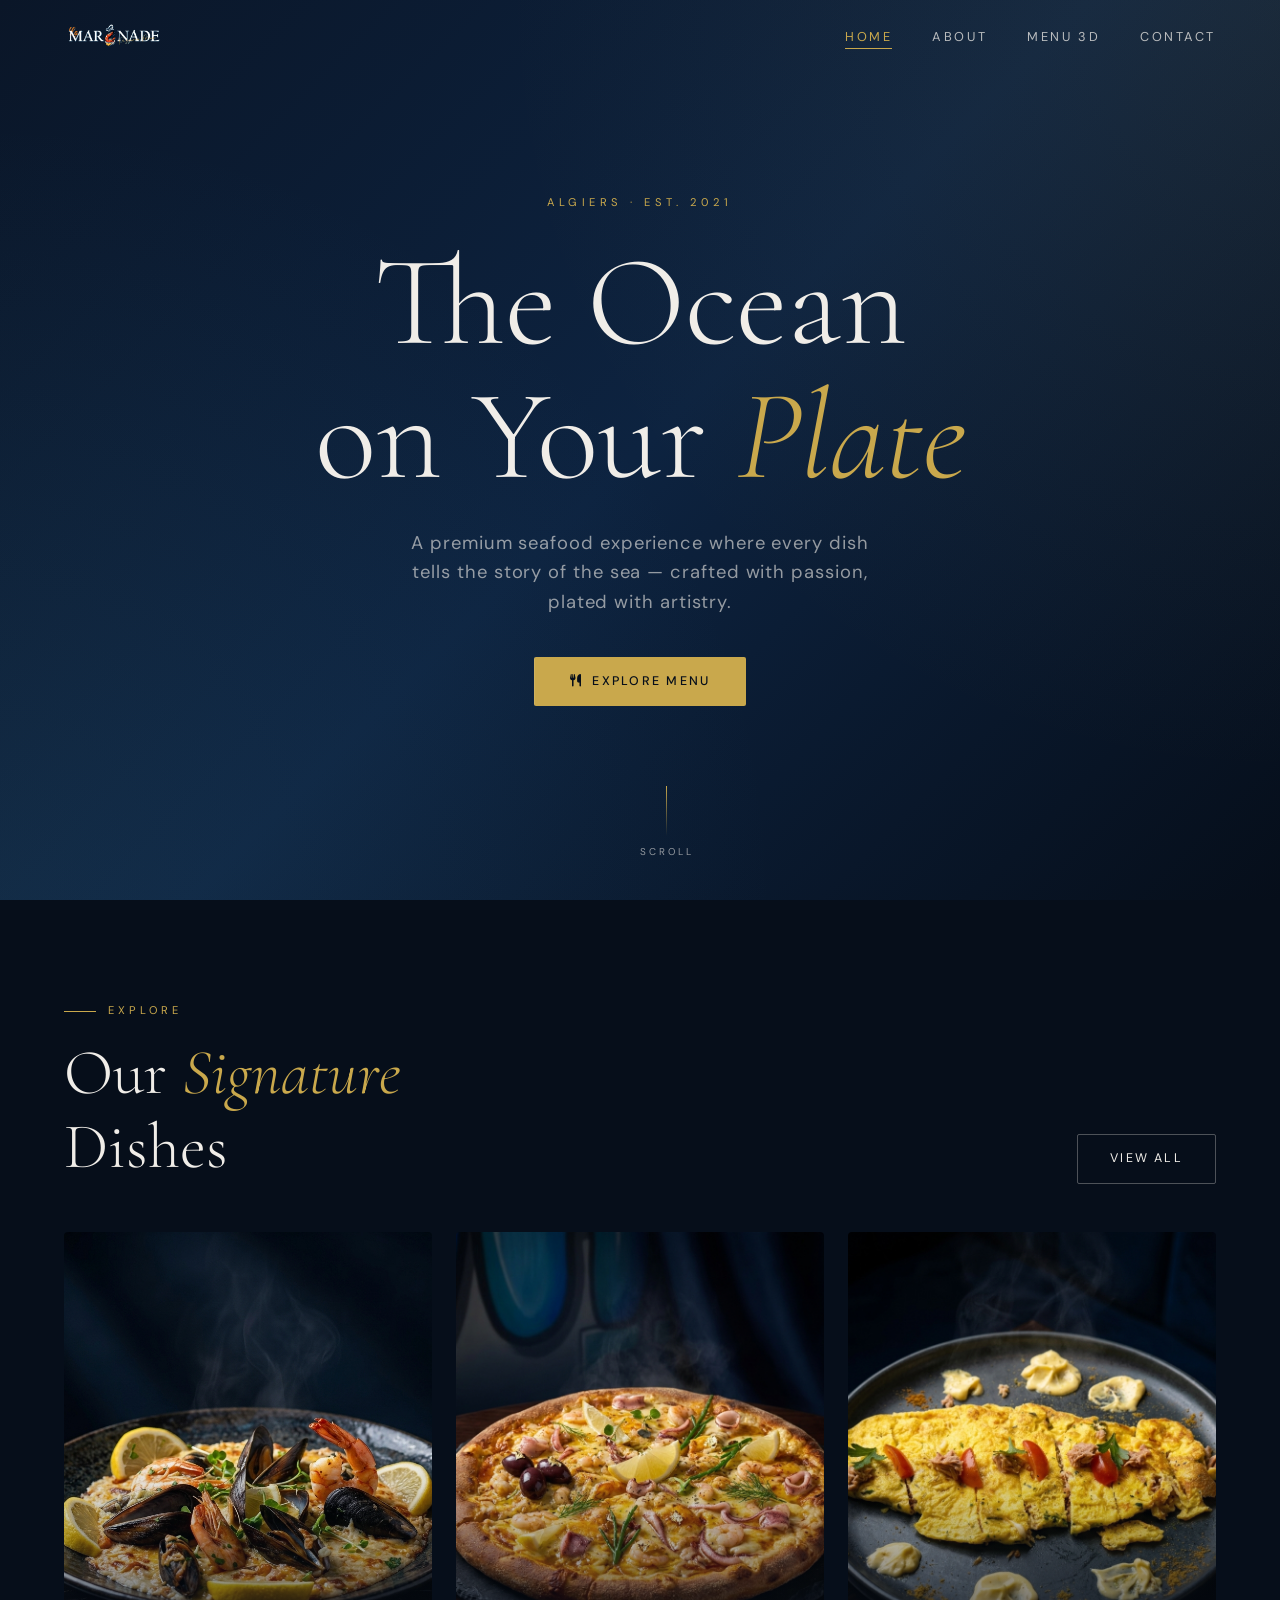
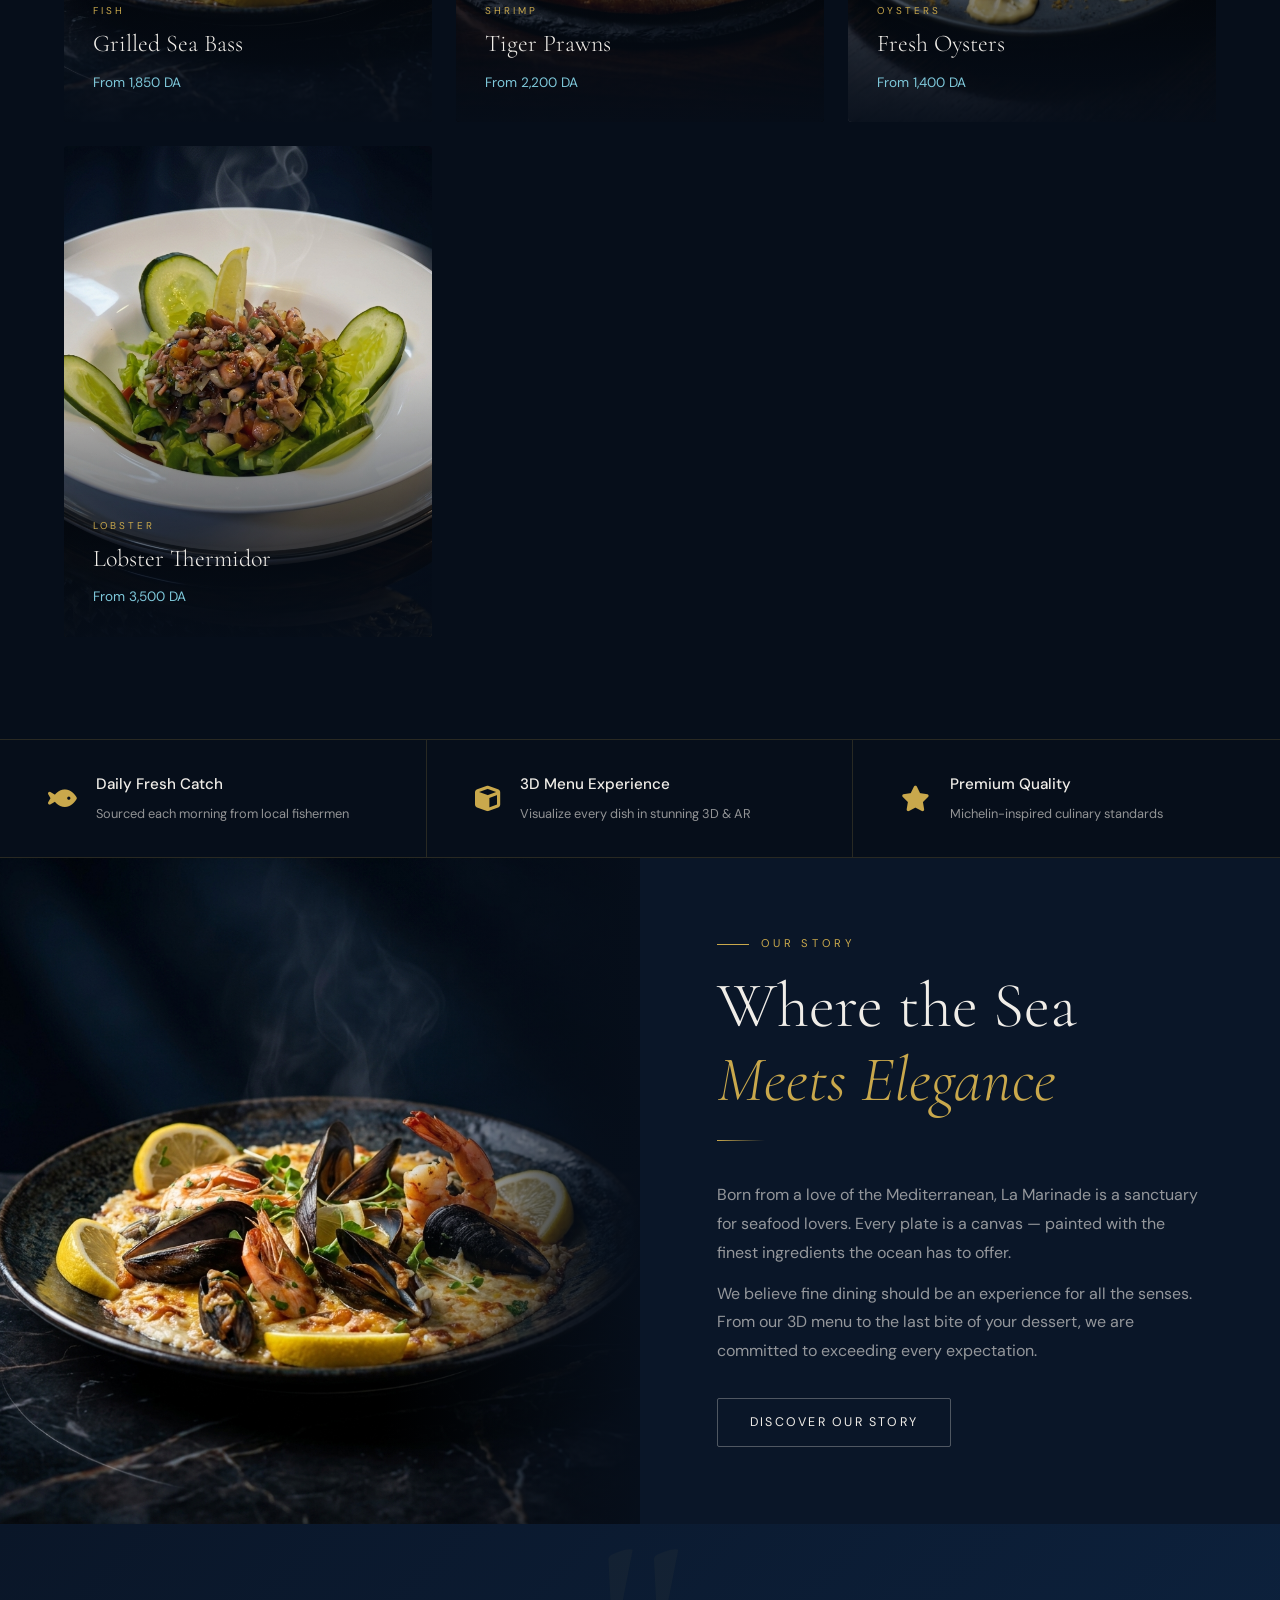
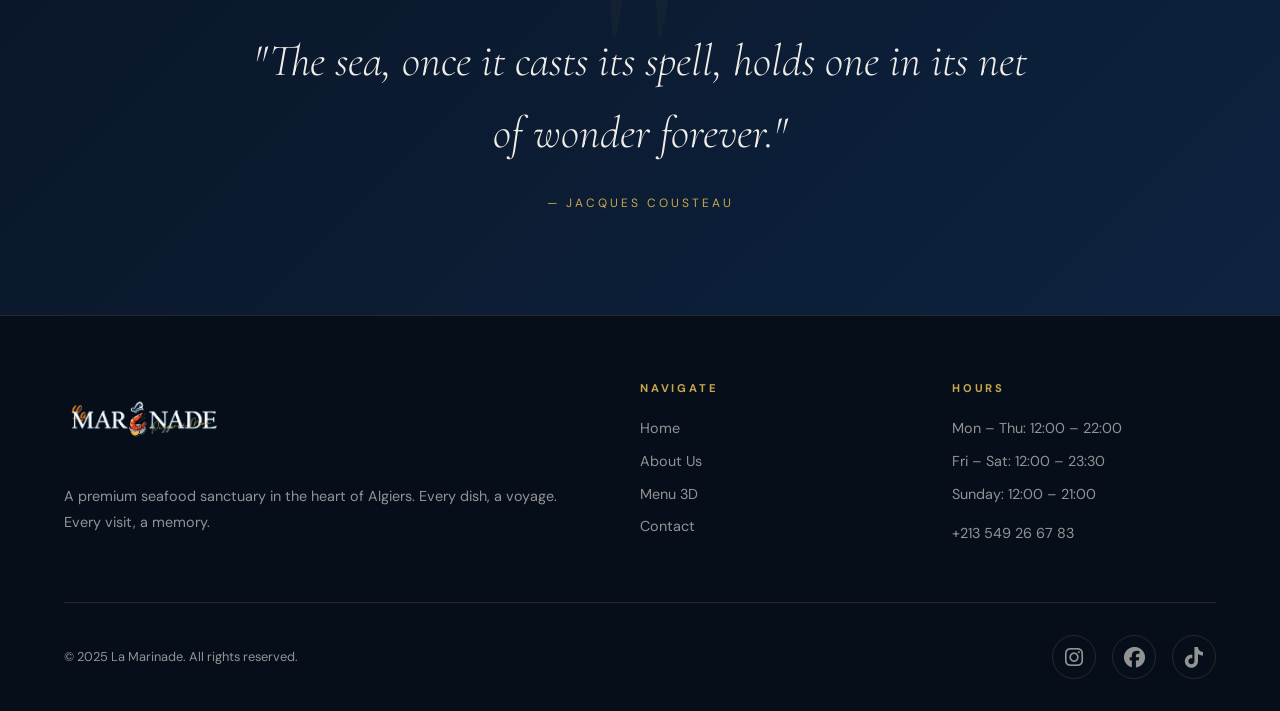
==== commit a813de0a: "dd" ====
--- a/index.html
+++ b/index.html
@@ -325,25 +325,6 @@
       color: var(--gold);
     }
 
-    /* ===== CTA SECTION ===== */
-    .cta-section {
-      padding: var(--section-pad) clamp(1.5rem, 5vw, 4rem);
-      display: flex;
-      flex-direction: column;
-      align-items: center;
-      text-align: center;
-      gap: 1.5rem;
-      background: url('assets/img/hero_ocean_bg.png') center/cover no-repeat;
-      position: relative;
-    }
-    .cta-section::before {
-      content: '';
-      position: absolute;
-      inset: 0;
-      background: rgba(6,14,26,0.78);
-    }
-    .cta-section > * { position: relative; z-index: 1; }
-
     /* ===== RESPONSIVE ===== */
     @media (max-width: 900px) {
       .features-bar { grid-template-columns: 1fr; }
@@ -421,30 +402,6 @@
   </div>
 </section>
 
-<!-- Features Bar -->
-<div class="features-bar">
-  <div class="feature-item reveal">
-    <i class="fas fa-fish feature-icon"></i>
-    <div class="feature-text">
-      <strong>Daily Fresh Catch</strong>
-      <span>Sourced each morning from local fishermen</span>
-    </div>
-  </div>
-  <div class="feature-item reveal reveal-delay-1">
-    <i class="fas fa-cube feature-icon"></i>
-    <div class="feature-text">
-      <strong>3D Menu Experience</strong>
-      <span>Visualize every dish in stunning 3D &amp; AR</span>
-    </div>
-  </div>
-  <div class="feature-item reveal reveal-delay-2">
-    <i class="fas fa-star feature-icon"></i>
-    <div class="feature-text">
-      <strong>Premium Quality</strong>
-      <span>Michelin-inspired culinary standards</span>
-    </div>
-  </div>
-</div>
 
 
 <!-- Menu Cards -->
@@ -452,9 +409,9 @@
   <div class="home-menu-header">
     <div>
       <p class="section-label">Explore</p>
-      <h2 class="section-title reveal">Our <em>Signature</em><br/>Collections</h2>
-    </div>
-    <a href="assets/3DHTML/type1.html" class="btn-outline reveal">View All in 3D</a>
+      <h2 class="section-title reveal">Our <em>Signature</em><br/>Dishes</h2>
+    </div>
+    <a href="assets/3DHTML/type1.html" class="btn-outline reveal">View All </a>
   </div>
   <div class="menu-cards">
     <div class="menu-card reveal">
@@ -495,6 +452,31 @@
     </div>
   </div>
 </section>
+<!-- Features Bar -->
+<div class="features-bar">
+  <div class="feature-item reveal">
+    <i class="fas fa-fish feature-icon"></i>
+    <div class="feature-text">
+      <strong>Daily Fresh Catch</strong>
+      <span>Sourced each morning from local fishermen</span>
+    </div>
+  </div>
+  <div class="feature-item reveal reveal-delay-1">
+    <i class="fas fa-cube feature-icon"></i>
+    <div class="feature-text">
+      <strong>3D Menu Experience</strong>
+      <span>Visualize every dish in stunning 3D &amp; AR</span>
+    </div>
+  </div>
+  <div class="feature-item reveal reveal-delay-2">
+    <i class="fas fa-star feature-icon"></i>
+    <div class="feature-text">
+      <strong>Premium Quality</strong>
+      <span>Michelin-inspired culinary standards</span>
+    </div>
+  </div>
+</div>
+
 <!-- About Strip -->
 <section class="about-strip">
   <div class="about-strip-img">
@@ -520,16 +502,6 @@
   <p class="quote-author reveal reveal-delay-1">— Jacques Cousteau</p>
 </section>
 
-<!-- CTA -->
-<section class="cta-section">
-  <p class="section-label" style="justify-content:center;">Discover the Experience</p>
-  <h2 class="section-title reveal" style="color:var(--off-white);">Ready to Dive <em>In?</em></h2>
-  <div class="reveal reveal-delay-1" style="display:flex;gap:1rem;flex-wrap:wrap;justify-content:center;margin-top:1rem;">
-    <a href="assets/3DHTML/type1.html" class="btn-primary"><i class="fas fa-cube"></i> Explore 3D Menu</a>
-    <a href="contact.html" class="btn-outline"><i class="fas fa-phone"></i> Contact Us</a>
-  </div>
-</section>
-
 <!-- Footer -->
 <footer>
   <div class="footer-grid">
@@ -545,13 +517,7 @@
 
       <a href="contact.html">Contact</a>
     </div>
-    <div class="footer-col">
-      <h4>Experience</h4>
-      <a href="assets/3DHTML/type1.html">Fish &amp; Grills</a>
-      <a href="assets/3DHTML/type2.html">Shrimp &amp; Prawns</a>
-      <a href="assets/3DHTML/type3.html">Oysters</a>
-      <a href="assets/3DHTML/type4.html">Lobster</a>
-    </div>
+
     <div class="footer-col">
       <h4>Hours</h4>
       <a>Mon – Thu: 12:00 – 22:00</a>
--- a/assets/css/marinade.css
+++ b/assets/css/marinade.css
@@ -325,7 +325,7 @@
 }
 .footer-grid {
   display: grid;
-  grid-template-columns: 2fr 1fr 1fr 1fr;
+  grid-template-columns: 2fr 1fr 1fr;
   gap: 3rem;
   margin-bottom: 3rem;
 }
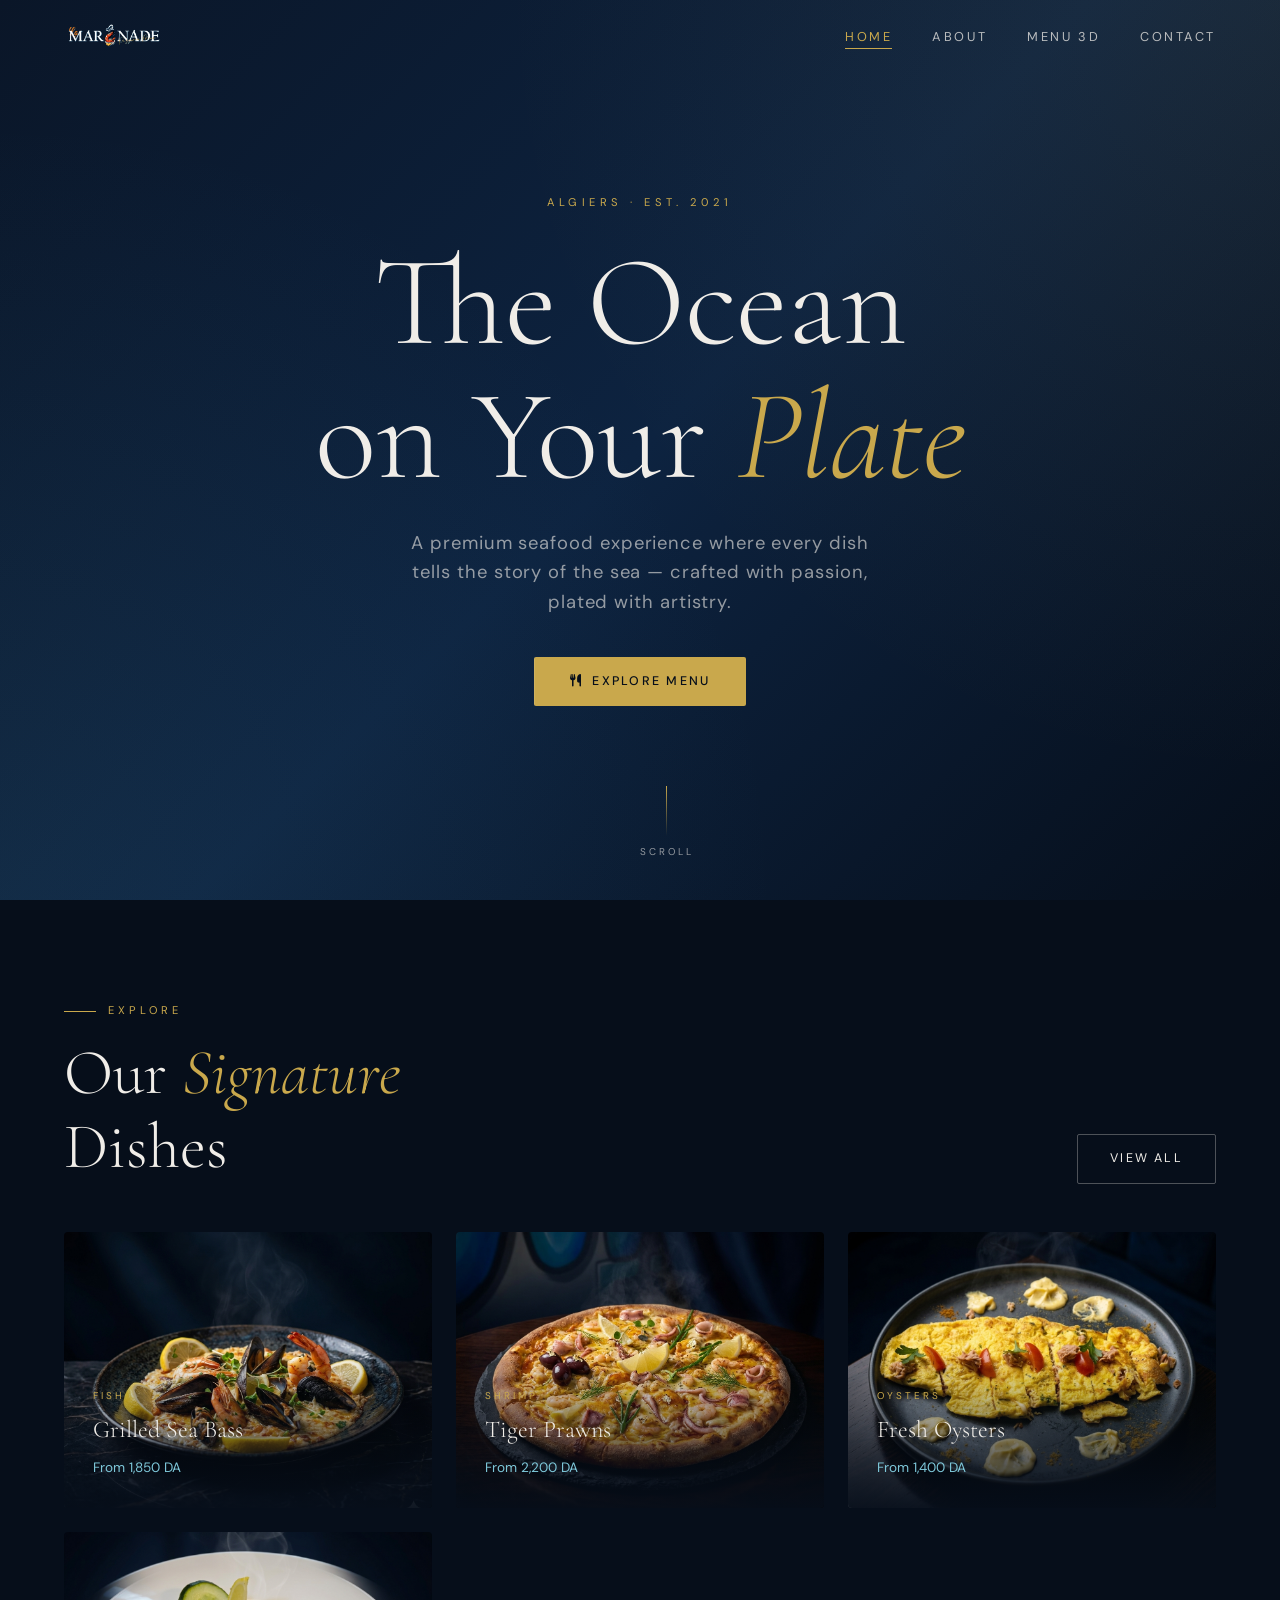
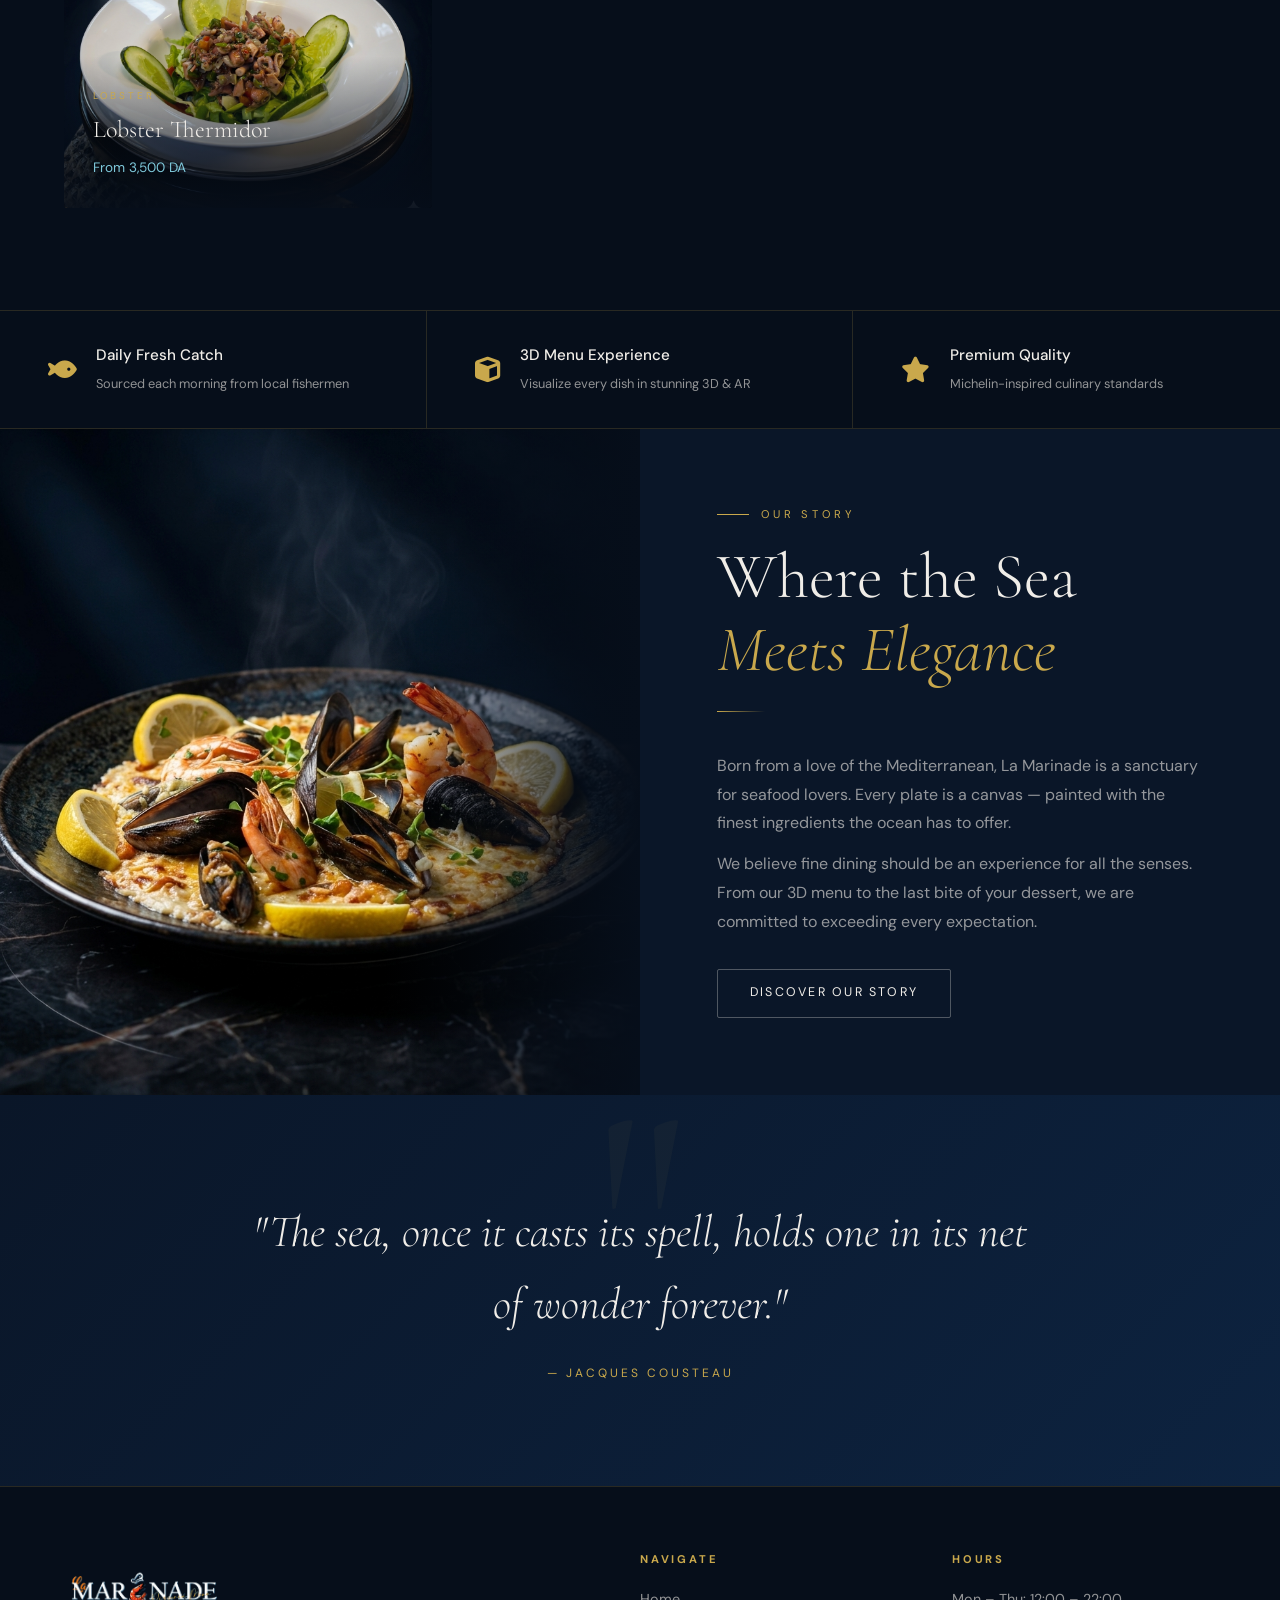
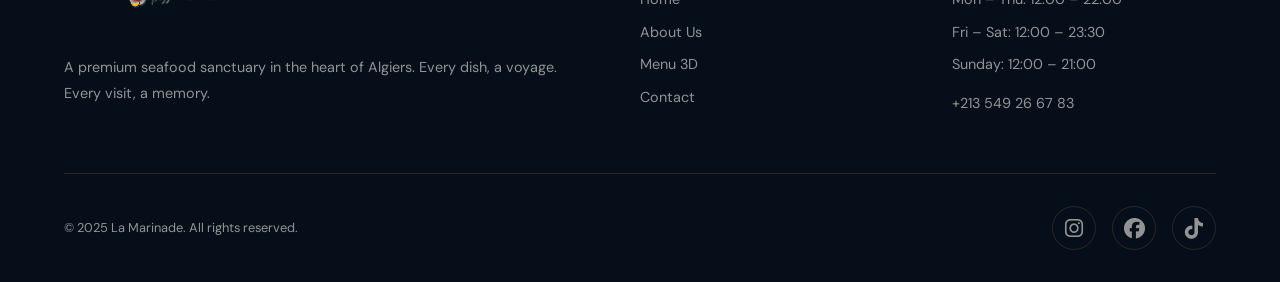
==== commit 29857160: "ee" ====
--- a/index.html
+++ b/index.html
@@ -201,7 +201,7 @@
       position: relative;
       border-radius: 4px;
       overflow: hidden;
-      aspect-ratio: 3/4;
+      aspect-ratio: 4/3;
       cursor: pointer;
     }
     .menu-card img {
@@ -430,7 +430,7 @@
         <p class="menu-card-name">Tiger Prawns</p>
         <p class="menu-card-price">From 2,200 DA</p>
       </div>
-      <a href="assets/3DHTML/type2.html" class="menu-card-btn"><i class="fas fa-cube"></i></a>
+      <a href="assets/3DHTML/type1.html" class="menu-card-btn"><i class="fas fa-cube"></i></a>
     </div>
     <div class="menu-card reveal reveal-delay-2">
       <img src="assets/img/seafood_oysters.png" alt="Fresh Oysters"/>
@@ -439,7 +439,7 @@
         <p class="menu-card-name">Fresh Oysters</p>
         <p class="menu-card-price">From 1,400 DA</p>
       </div>
-      <a href="assets/3DHTML/type3.html" class="menu-card-btn"><i class="fas fa-cube"></i></a>
+      <a href="assets/3DHTML/type1.html" class="menu-card-btn"><i class="fas fa-cube"></i></a>
     </div>
     <div class="menu-card reveal reveal-delay-3">
       <img src="assets/img/seafood_lobster.png" alt="Lobster Thermidor"/>
@@ -448,7 +448,7 @@
         <p class="menu-card-name">Lobster Thermidor</p>
         <p class="menu-card-price">From 3,500 DA</p>
       </div>
-      <a href="assets/3DHTML/type4.html" class="menu-card-btn"><i class="fas fa-cube"></i></a>
+      <a href="assets/3DHTML/type1.html" class="menu-card-btn"><i class="fas fa-cube"></i></a>
     </div>
   </div>
 </section>
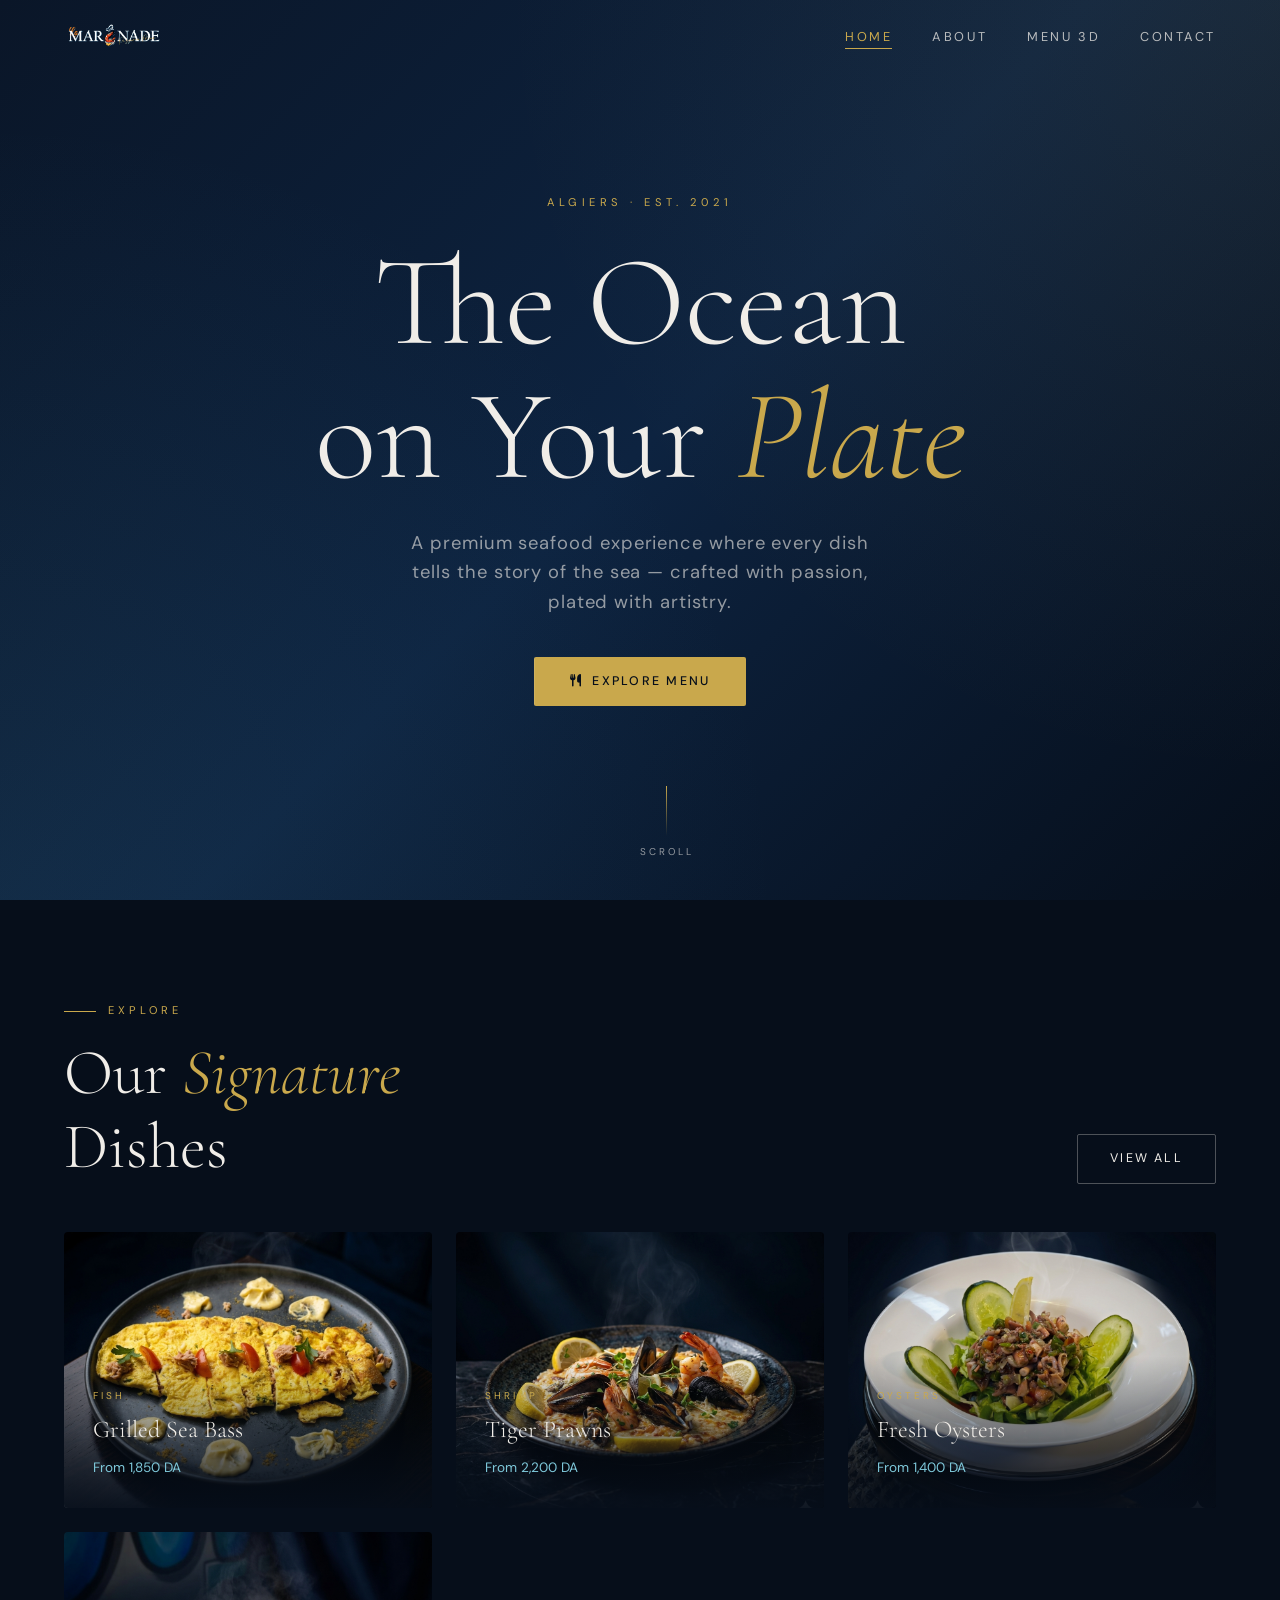
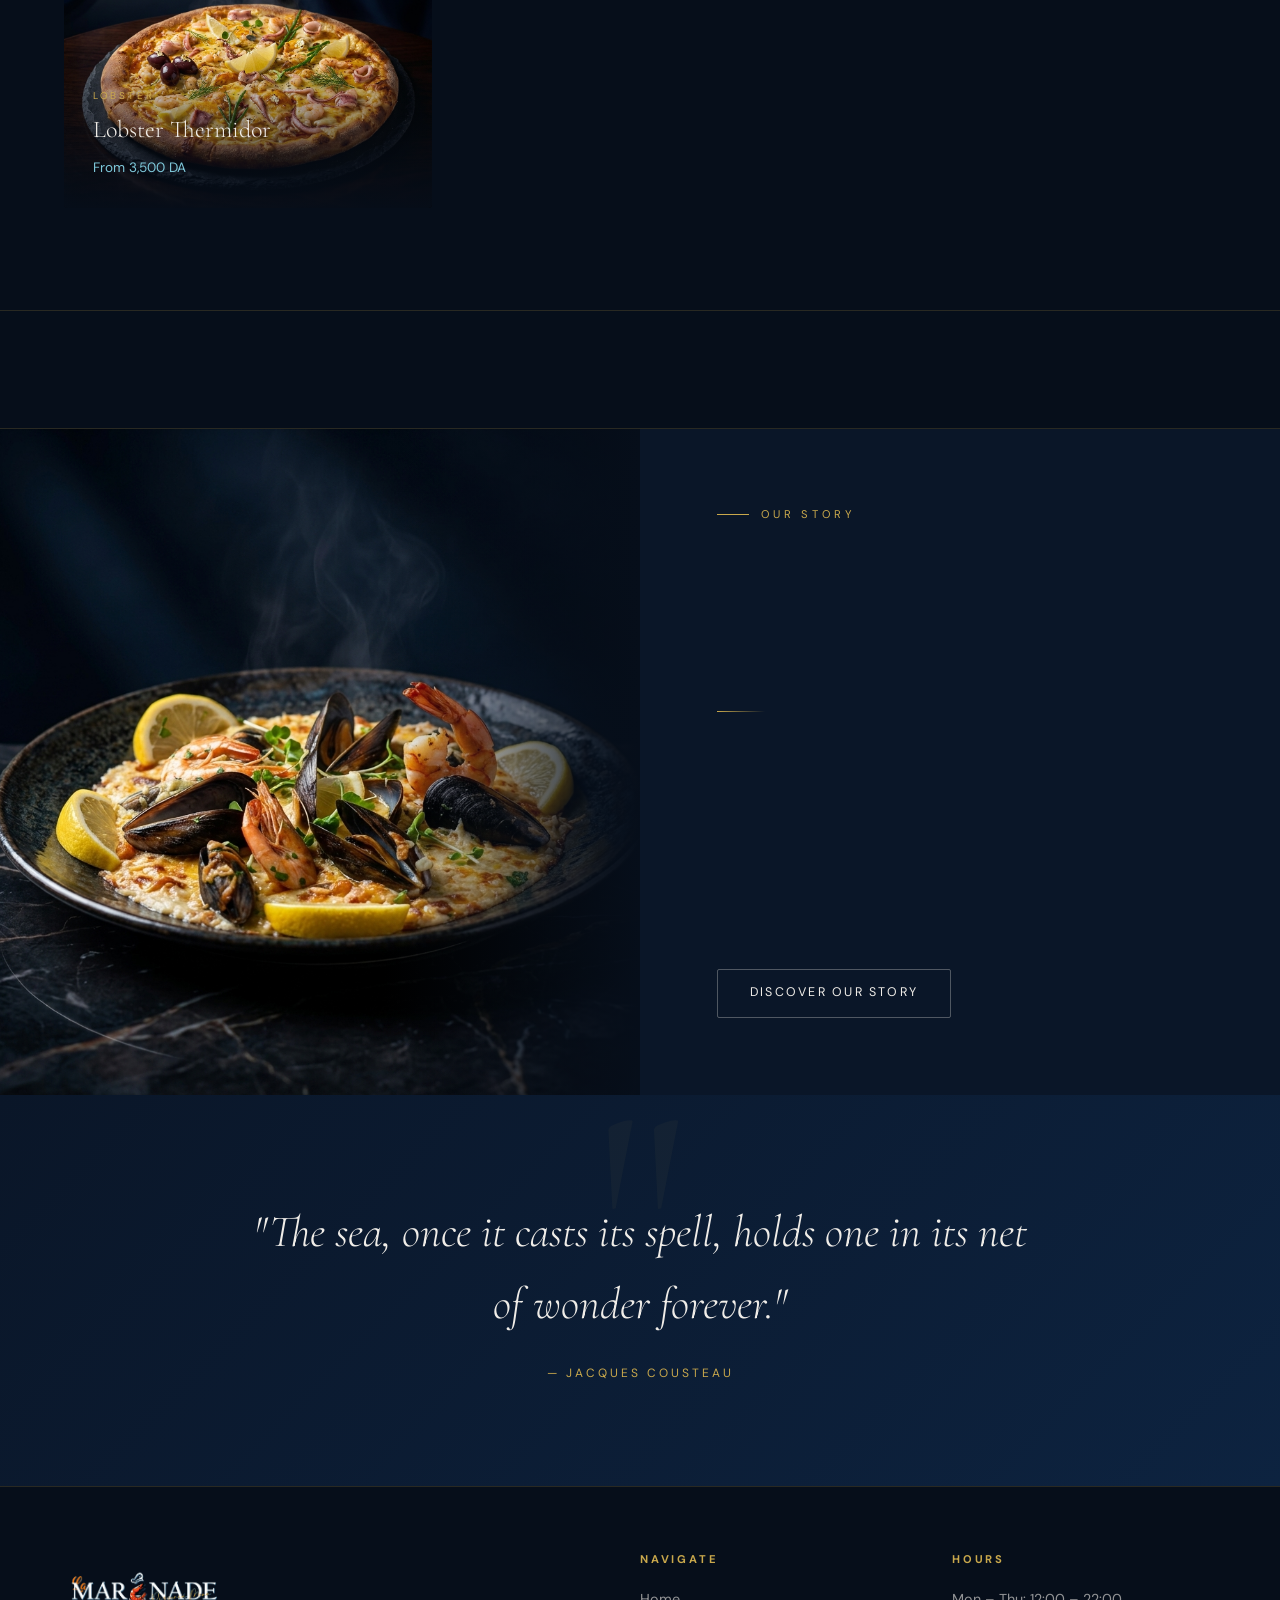
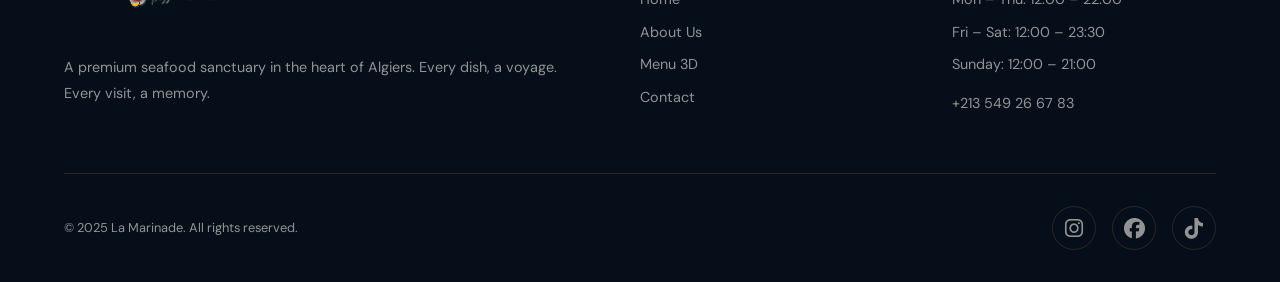
==== commit 120017ae: "ee" ====
--- a/index.html
+++ b/index.html
@@ -415,7 +415,7 @@
   </div>
   <div class="menu-cards">
     <div class="menu-card reveal">
-      <img src="assets/img/seafood_bass.png" alt="Grilled Sea Bass"/>
+      <img src="assets/img/x0.png" alt="Grilled Sea Bass"/>
       <div class="menu-card-overlay">
         <span class="menu-card-tag">Fish</span>
         <p class="menu-card-name">Grilled Sea Bass</p>
@@ -424,7 +424,7 @@
       <a href="assets/3DHTML/type1.html" class="menu-card-btn"><i class="fas fa-cube"></i></a>
     </div>
     <div class="menu-card reveal reveal-delay-1">
-      <img src="assets/img/seafood_shrimp.png" alt="Tiger Prawns"/>
+      <img src="assets/img/x2.png" alt="Tiger Prawns"/>
       <div class="menu-card-overlay">
         <span class="menu-card-tag">Shrimp</span>
         <p class="menu-card-name">Tiger Prawns</p>
@@ -433,7 +433,7 @@
       <a href="assets/3DHTML/type1.html" class="menu-card-btn"><i class="fas fa-cube"></i></a>
     </div>
     <div class="menu-card reveal reveal-delay-2">
-      <img src="assets/img/seafood_oysters.png" alt="Fresh Oysters"/>
+      <img src="assets/img/x3.png" alt="Fresh Oysters"/>
       <div class="menu-card-overlay">
         <span class="menu-card-tag">Oysters</span>
         <p class="menu-card-name">Fresh Oysters</p>
@@ -442,7 +442,7 @@
       <a href="assets/3DHTML/type1.html" class="menu-card-btn"><i class="fas fa-cube"></i></a>
     </div>
     <div class="menu-card reveal reveal-delay-3">
-      <img src="assets/img/seafood_lobster.png" alt="Lobster Thermidor"/>
+      <img src="assets/img/x4.png" alt="Lobster Thermidor"/>
       <div class="menu-card-overlay">
         <span class="menu-card-tag">Lobster</span>
         <p class="menu-card-name">Lobster Thermidor</p>
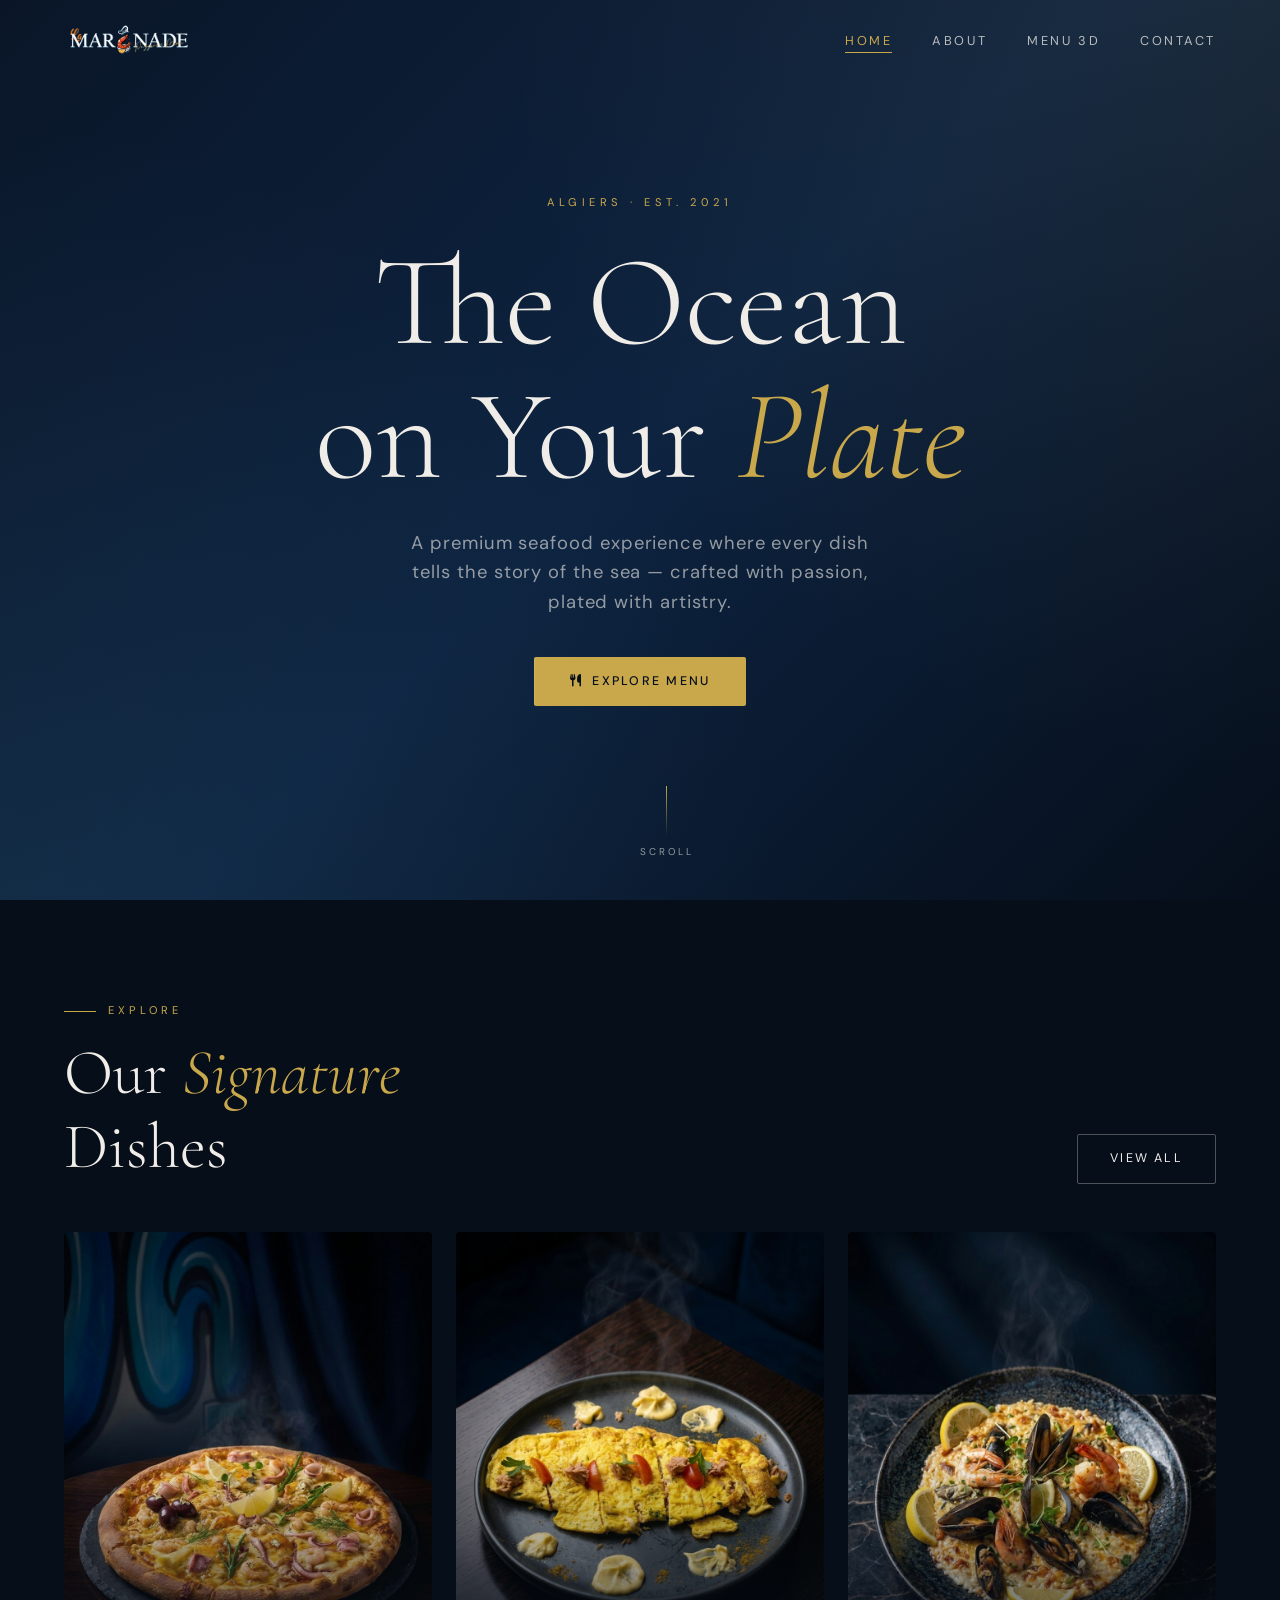
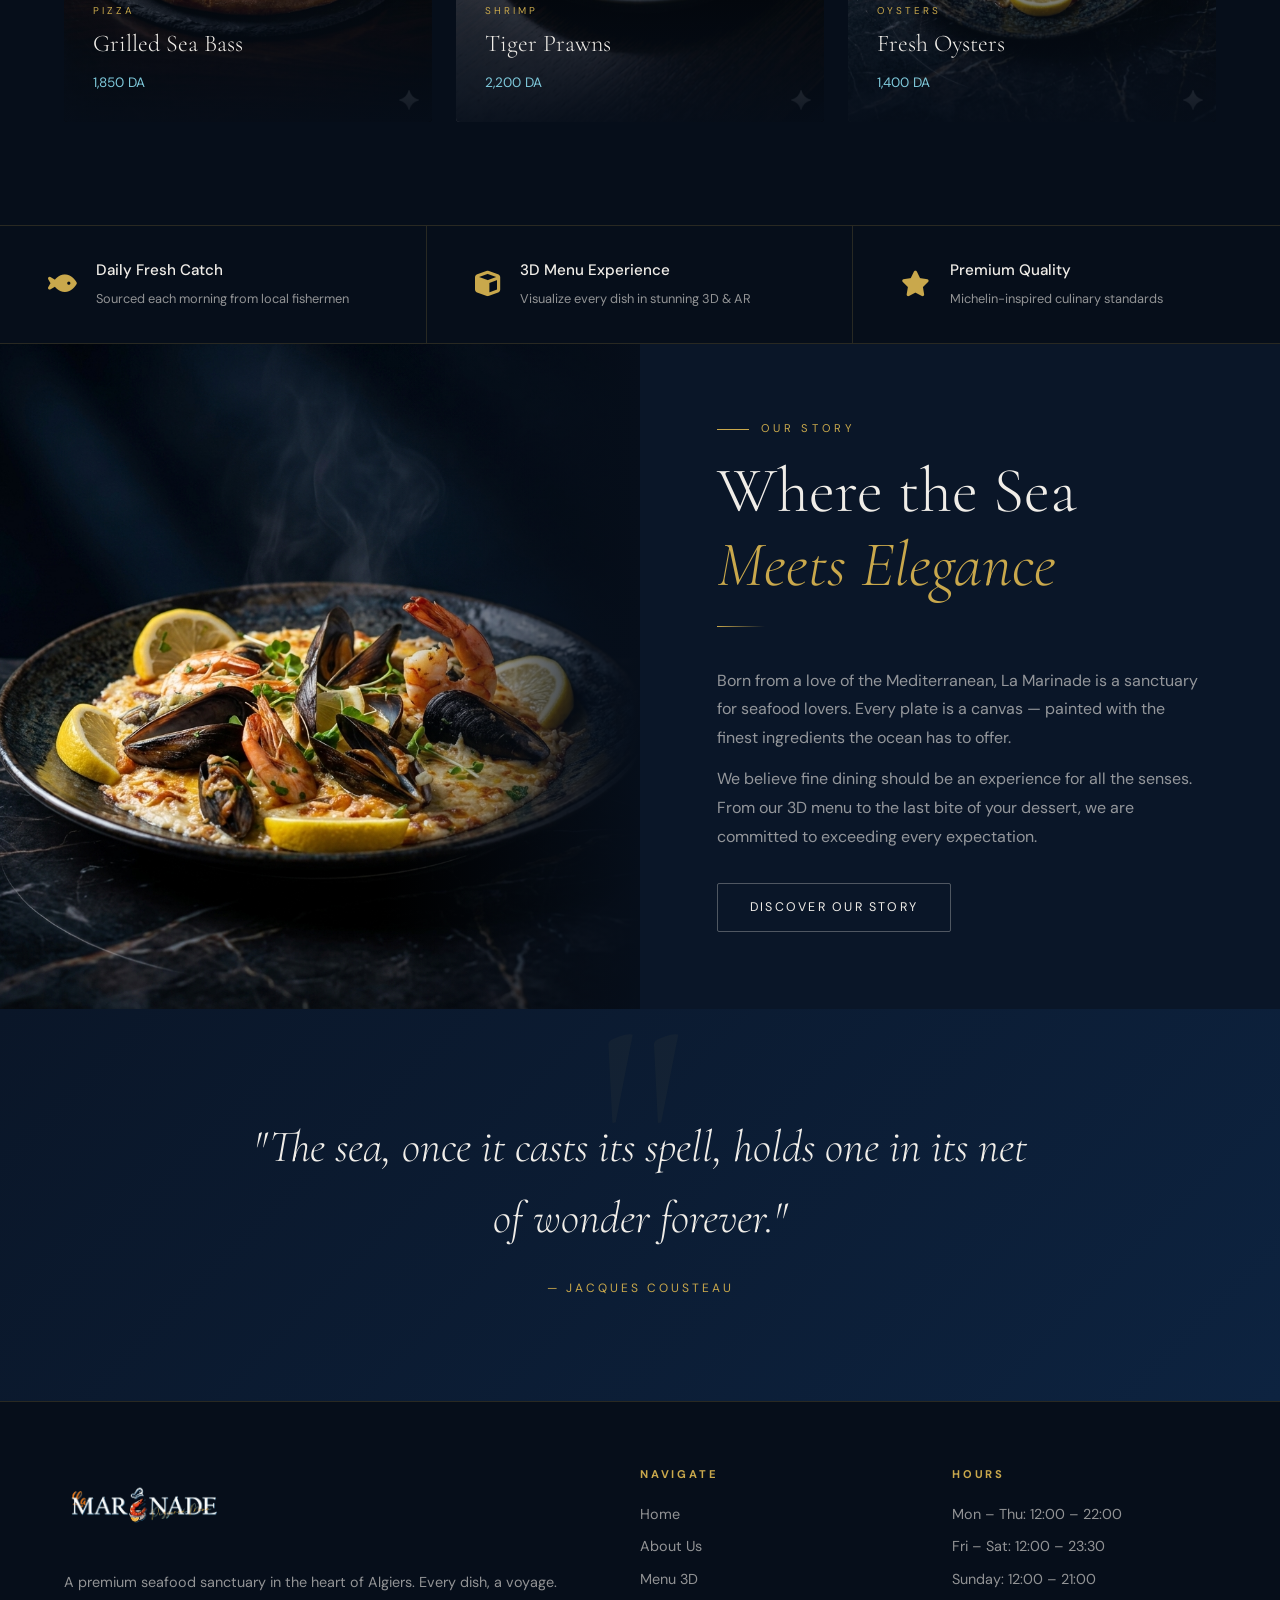
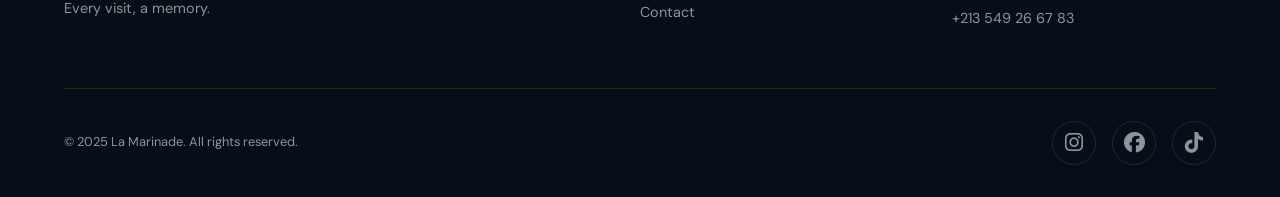
==== commit f5169a4e: "ee" ====
--- a/index.html
+++ b/index.html
@@ -201,7 +201,7 @@
       position: relative;
       border-radius: 4px;
       overflow: hidden;
-      aspect-ratio: 4/3;
+      aspect-ratio: 3/4;
       cursor: pointer;
     }
     .menu-card img {
@@ -258,34 +258,6 @@
     }
     .menu-card:hover .menu-card-btn { transform: scale(1); }
     .menu-card-btn:hover { background: var(--gold); color: var(--ocean-deep); }
-
-    /* ===== GALLERY STRIP ===== */
-    .gallery-strip {
-      display: grid;
-      grid-template-columns: 2fr 1fr 1fr;
-      grid-template-rows: 300px 300px;
-      gap: 4px;
-    }
-    .gallery-strip-item {
-      overflow: hidden;
-      position: relative;
-    }
-    .gallery-strip-item:first-child { grid-row: span 2; }
-    .gallery-strip-item img {
-      width: 100%;
-      height: 100%;
-      object-fit: cover;
-      transition: transform 0.6s var(--ease);
-    }
-    .gallery-strip-item:hover img { transform: scale(1.06); }
-    .gallery-strip-item::after {
-      content: '';
-      position: absolute;
-      inset: 0;
-      background: rgba(6,14,26,0.2);
-      transition: background var(--dur);
-    }
-    .gallery-strip-item:hover::after { background: rgba(6,14,26,0.0); }
 
     /* ===== QUOTE ===== */
     .quote-section {
@@ -402,8 +374,6 @@
   </div>
 </section>
 
-
-
 <!-- Menu Cards -->
 <section class="home-menu" id="menu">
   <div class="home-menu-header">
@@ -415,41 +385,33 @@
   </div>
   <div class="menu-cards">
     <div class="menu-card reveal">
-      <img src="assets/img/x0.png" alt="Grilled Sea Bass"/>
+      <img src="assets/img/p1.png" alt="Grilled Sea Bass"/>
       <div class="menu-card-overlay">
-        <span class="menu-card-tag">Fish</span>
+        <span class="menu-card-tag">pizza</span>
         <p class="menu-card-name">Grilled Sea Bass</p>
-        <p class="menu-card-price">From 1,850 DA</p>
+        <p class="menu-card-price">1,850 DA</p>
       </div>
       <a href="assets/3DHTML/type1.html" class="menu-card-btn"><i class="fas fa-cube"></i></a>
     </div>
     <div class="menu-card reveal reveal-delay-1">
-      <img src="assets/img/x2.png" alt="Tiger Prawns"/>
+      <img src="assets/img/f1.png" alt="Tiger Prawns"/>
       <div class="menu-card-overlay">
         <span class="menu-card-tag">Shrimp</span>
         <p class="menu-card-name">Tiger Prawns</p>
-        <p class="menu-card-price">From 2,200 DA</p>
+        <p class="menu-card-price">2,200 DA</p>
       </div>
       <a href="assets/3DHTML/type1.html" class="menu-card-btn"><i class="fas fa-cube"></i></a>
     </div>
     <div class="menu-card reveal reveal-delay-2">
-      <img src="assets/img/x3.png" alt="Fresh Oysters"/>
+      <img src="assets/img/m1.png" alt="Fresh Oysters"/>
       <div class="menu-card-overlay">
         <span class="menu-card-tag">Oysters</span>
         <p class="menu-card-name">Fresh Oysters</p>
-        <p class="menu-card-price">From 1,400 DA</p>
+        <p class="menu-card-price">1,400 DA</p>
       </div>
       <a href="assets/3DHTML/type1.html" class="menu-card-btn"><i class="fas fa-cube"></i></a>
     </div>
-    <div class="menu-card reveal reveal-delay-3">
-      <img src="assets/img/x4.png" alt="Lobster Thermidor"/>
-      <div class="menu-card-overlay">
-        <span class="menu-card-tag">Lobster</span>
-        <p class="menu-card-name">Lobster Thermidor</p>
-        <p class="menu-card-price">From 3,500 DA</p>
-      </div>
-      <a href="assets/3DHTML/type1.html" class="menu-card-btn"><i class="fas fa-cube"></i></a>
-    </div>
+
   </div>
 </section>
 <!-- Features Bar -->
--- a/assets/css/marinade.css
+++ b/assets/css/marinade.css
@@ -32,7 +32,7 @@
   --font-sans:   'DM Sans', system-ui, sans-serif;
 
   /* Spacing */
-  --nav-h: 72px;
+  --nav-h: 80px;
   --section-pad: clamp(4rem, 8vw, 8rem);
 
   /* Transitions */
@@ -133,7 +133,7 @@
   align-items: center;
 }
 .lm-nav .nav-logo img {
-  height: 50px;
+  height: 65px;
   width: auto;
   display: block;
 }
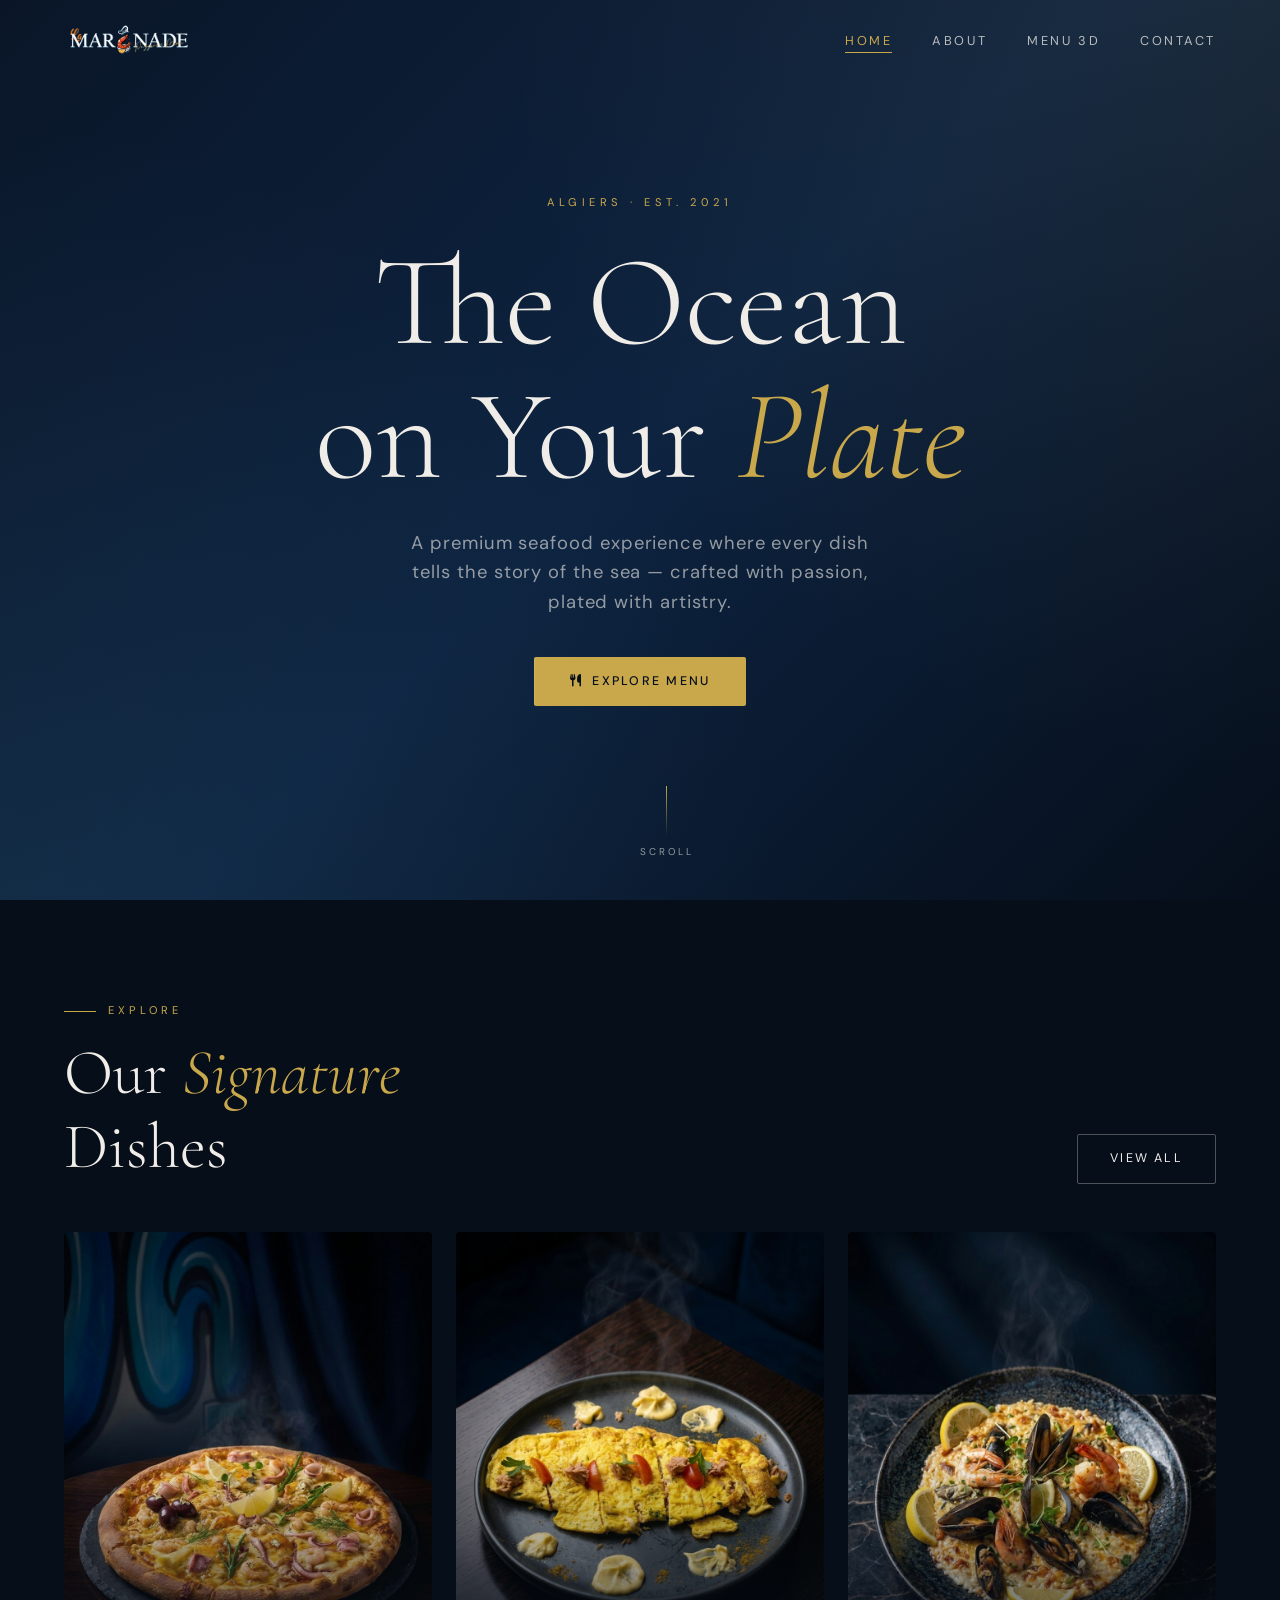
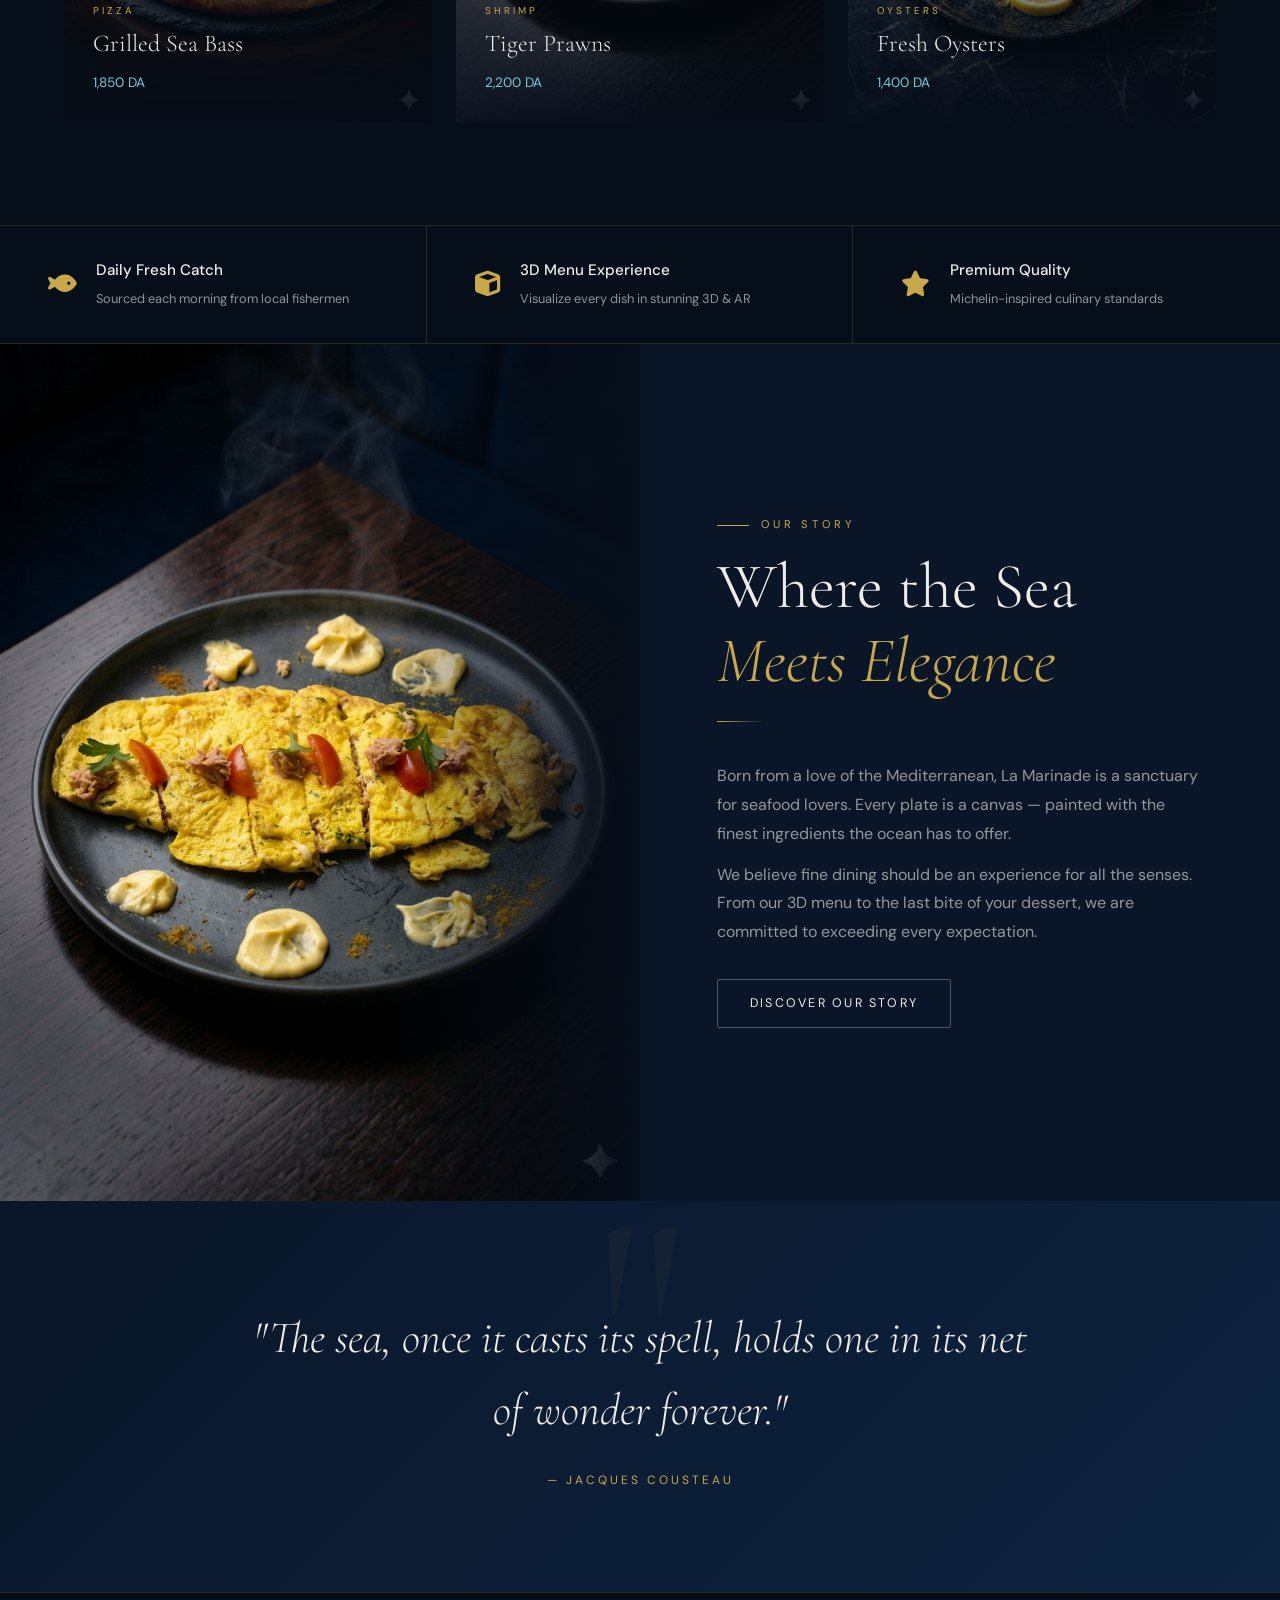
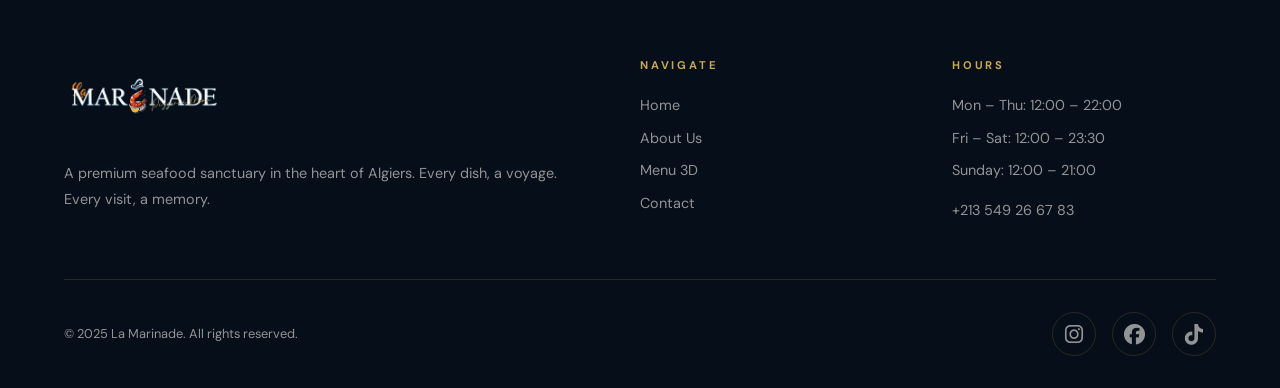
==== commit a64e7930: "ee" ====
--- a/index.html
+++ b/index.html
@@ -10,6 +10,7 @@
   <link href="https://fonts.googleapis.com/css2?family=Cormorant+Garamond:ital,wght@0,300;0,400;0,600;1,300;1,400&family=DM+Sans:wght@300;400;500&display=swap" rel="stylesheet"/>
   <link rel="stylesheet" href="https://cdnjs.cloudflare.com/ajax/libs/font-awesome/6.4.0/css/all.min.css"/>
   <link rel="stylesheet" href="assets/css/marinade.css"/>
+  <link rel="icon" type="image/png" href="assets/img/T.png">
   <style>
     /* ===== HERO ===== */
     .hero {
@@ -385,7 +386,7 @@
   </div>
   <div class="menu-cards">
     <div class="menu-card reveal">
-      <img src="assets/img/p1.png" alt="Grilled Sea Bass"/>
+      <img src="assets/img/p1.png" alt="Grilled Sea Bass" loading="lazy"/>
       <div class="menu-card-overlay">
         <span class="menu-card-tag">pizza</span>
         <p class="menu-card-name">Grilled Sea Bass</p>
@@ -394,7 +395,7 @@
       <a href="assets/3DHTML/type1.html" class="menu-card-btn"><i class="fas fa-cube"></i></a>
     </div>
     <div class="menu-card reveal reveal-delay-1">
-      <img src="assets/img/f1.png" alt="Tiger Prawns"/>
+      <img src="assets/img/f1.png" alt="Tiger Prawns" loading="lazy"/>
       <div class="menu-card-overlay">
         <span class="menu-card-tag">Shrimp</span>
         <p class="menu-card-name">Tiger Prawns</p>
@@ -403,7 +404,7 @@
       <a href="assets/3DHTML/type1.html" class="menu-card-btn"><i class="fas fa-cube"></i></a>
     </div>
     <div class="menu-card reveal reveal-delay-2">
-      <img src="assets/img/m1.png" alt="Fresh Oysters"/>
+      <img src="assets/img/m1.png" alt="Fresh Oysters" loading="lazy"/>
       <div class="menu-card-overlay">
         <span class="menu-card-tag">Oysters</span>
         <p class="menu-card-name">Fresh Oysters</p>
@@ -442,7 +443,7 @@
 <!-- About Strip -->
 <section class="about-strip">
   <div class="about-strip-img">
-    <img src="assets/img/seafood_bass.png" alt="Grilled sea bass fine dining"/>
+    <img src="assets/img/f1.png" alt="Grilled sea bass fine dining" loading="lazy"/>
   </div>
   <div class="about-strip-text">
     <p class="section-label">Our Story</p>
